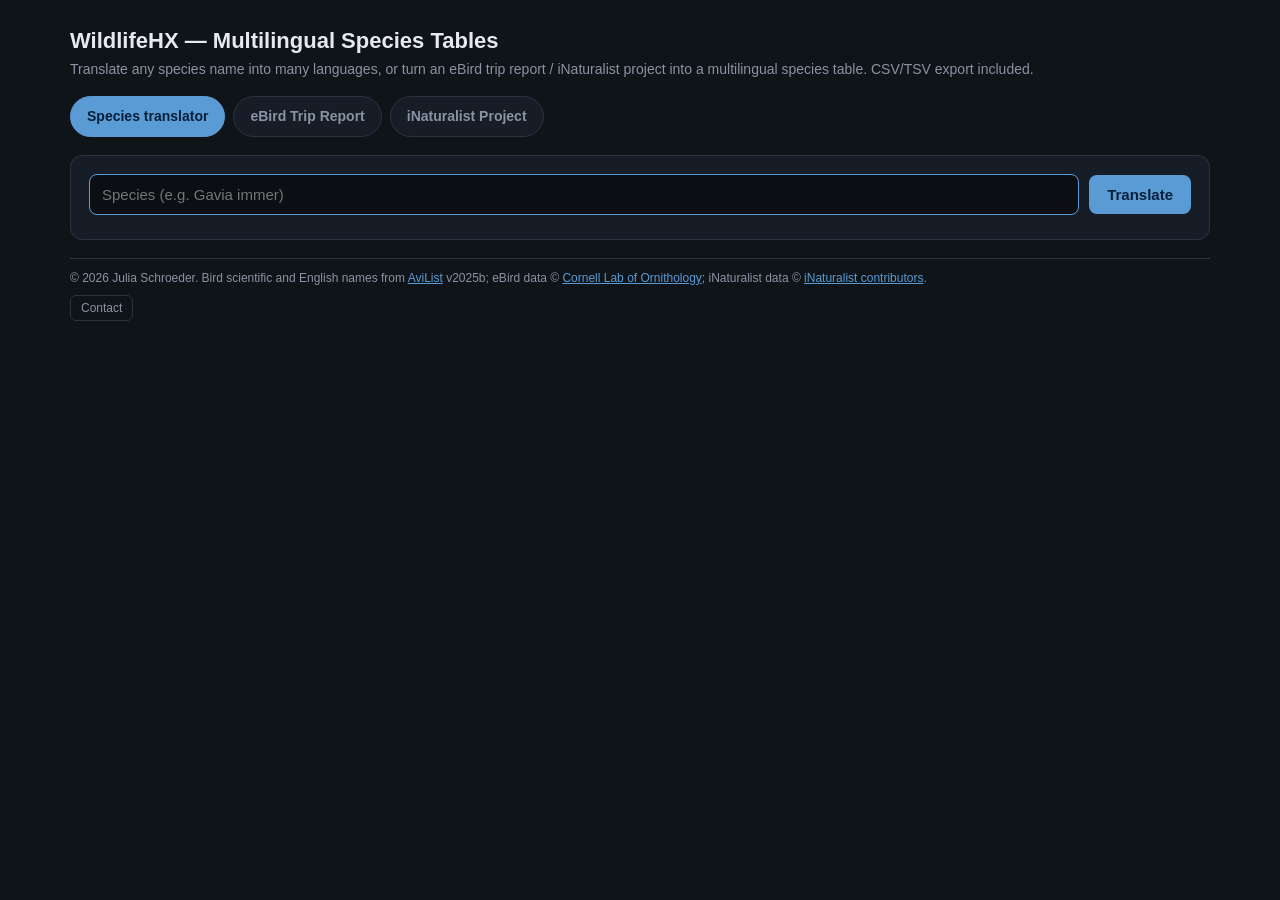
==== index.html @ 253dca47 "Source bird scientific/English names from AviList, keep eBird translations Expedition lecturers need" ====
<!doctype html>
<html lang="en">
<head>
<meta charset="utf-8">
<meta name="viewport" content="width=device-width, initial-scale=1">
<title>WildlifeHX — Multilingual Species Tables</title>
<style>
  :root { --bg:#0f1419; --panel:#171d26; --ink:#e6e9ef; --mut:#8a93a3;
          --acc:#5b9bd5; --line:#2a3340; --ok:#6fbf73; --warn:#e0b341; }
  * { box-sizing: border-box; }
  body { margin:0; background:var(--bg); color:var(--ink);
         font:15px/1.5 -apple-system,Segoe UI,Roboto,Helvetica,Arial,sans-serif; }
  .wrap { max-width:1180px; margin:0 auto; padding:24px 20px 60px; }
  h1 { font-size:22px; margin:0 0 2px; }
  p.sub { color:var(--mut); margin:0 0 16px; font-size:14px; }
  .tabs { display:flex; gap:8px; margin-bottom:18px; flex-wrap:wrap; }
  .tab { background:var(--panel); color:var(--mut); border:1px solid var(--line);
         border-radius:999px; padding:9px 16px; font-size:14px; font-weight:600;
         cursor:pointer; }
  .tab.active { background:var(--acc); color:#06203a; border-color:var(--acc); }
  .card { background:var(--panel); border:1px solid var(--line);
          border-radius:12px; padding:18px; margin-bottom:18px; }
  .row { display:flex; gap:10px; flex-wrap:wrap; align-items:center; }
  input[type=text] { flex:1 1 320px; min-width:200px; background:#0b0f14;
          color:var(--ink); border:1px solid var(--line); border-radius:8px;
          padding:11px 12px; font-size:15px; }
  input[type=text]:focus { outline:none; border-color:var(--acc); }
  button { background:var(--acc); color:#06203a; border:none; border-radius:8px;
          padding:11px 18px; font-size:15px; font-weight:600; cursor:pointer; }
  button.ghost { background:transparent; color:var(--ink); border:1px solid var(--line); }
  button.mini { background:transparent; color:var(--mut); border:1px solid var(--line);
          border-radius:6px; padding:2px 8px; font-size:13px; line-height:1.4; cursor:pointer; }
  button.mini:hover { color:var(--ink); border-color:var(--acc); }
  button.mini:disabled { opacity:.3; cursor:default; }
  button:disabled { opacity:.5; cursor:default; }
  .meta { color:var(--mut); font-size:13px; margin:6px 0 0; }
  .err { color:#ff8a80; }
  table { width:100%; min-width:720px; border-collapse:collapse; font-size:14px; }
  th, td { text-align:left; padding:8px 10px; border-bottom:1px solid var(--line); vertical-align:top; }
  th { color:var(--mut); font-weight:600; font-size:12px; text-transform:uppercase;
       letter-spacing:.04em; position:sticky; top:0; background:var(--panel); z-index:1; }
  tr:hover td { background:#1b222d; }
  .sci { font-style:italic; color:#cdd4df; }
  .fb { color:var(--mut); font-style:italic; }
  .tools { display:flex; gap:8px; margin-bottom:10px; flex-wrap:wrap; align-items:center; }
  .tag { display:inline-block; background:#0b0f14; border:1px solid var(--line);
          color:var(--mut); border-radius:999px; padding:2px 10px; font-size:12px; margin-right:6px; }
  .hidden { display:none; }
  a { color:var(--acc); }
  .langtitle, .cattitle, .opttitle { font-size:13px; color:var(--mut); margin:0 0 8px; }
  .langlist { display:flex; flex-direction:column; gap:6px; }
  .langitem { display:flex; align-items:center; gap:8px; background:#0b0f14;
          border:1px solid var(--line); border-radius:8px; padding:6px 10px; }
  .langitem .grip { color:var(--mut); cursor:grab; user-select:none; font-size:15px; }
  .langitem .lbl { flex:1; }
  .langitem input, .catitem input, .opt input { accent-color:var(--acc); width:18px; height:18px; }
  .langitem.dragover { border-color:var(--acc); }
  .fixednote { font-size:12px; color:var(--mut); margin-top:8px; }
  .catgrid { display:grid; grid-template-columns:repeat(auto-fill,minmax(170px,1fr)); gap:8px; }
  .catitem { display:flex; align-items:center; gap:8px; background:#0b0f14;
          border:1px solid var(--line); border-radius:8px; padding:7px 10px; }
  .catitem .lbl { flex:1; font-size:14px; }
  .catitem .cnt { color:var(--mut); font-size:12px; }
  .catitem.dim { opacity:.5; }
  .opts { display:flex; flex-wrap:wrap; gap:16px; align-items:center; margin-top:4px; }
  .opt { display:flex; align-items:center; gap:8px; font-size:14px; color:var(--ink); }
  select { background:#0b0f14; color:var(--ink); border:1px solid var(--line);
          border-radius:8px; padding:8px 10px; font-size:14px; }
  select:focus { outline:none; border-color:var(--acc); }
  .progress { height:6px; background:#0b0f14; border:1px solid var(--line);
          border-radius:999px; overflow:hidden; margin-top:10px; }
  .progress > i { display:block; height:100%; width:0; background:var(--acc); transition:width .25s ease; }
  .smalllink { font-size:12px; color:var(--mut); }
  .foot { margin-top:18px; padding-top:10px; border-top:1px solid var(--line); color:var(--mut); font-size:12px; line-height:1.5; }
  .contactbtn { font:inherit; font-size:12px; color:var(--mut); background:transparent; border:1px solid var(--line); border-radius:6px; padding:3px 10px; cursor:pointer; }
  .contactbtn:hover { color:var(--ink); border-color:var(--acc); }
  .contactwrap { margin-top:8px; }
  .contact_addr { font-size:12px; word-break:break-all; }
  .copybtn { margin-left:6px; font:inherit; font-size:11px; color:var(--mut); background:transparent; border:none; cursor:pointer; text-decoration:underline; }
  /* translator name tiles */
  .ngrid { display:grid; grid-template-columns:repeat(auto-fill,minmax(160px,1fr)); gap:8px; }
  .ntile { background:#0b0f14; border:1px solid var(--line); border-radius:8px; padding:8px 10px; }
  .ntile.feat { grid-column:1/-1; }
  .ntile .nlab { color:var(--mut); font-size:11px; text-transform:uppercase; letter-spacing:.04em; }
  .ntile .nval { font-size:15px; margin-top:2px; overflow-wrap:anywhere; }
  .ntile.sci .nval { font-style:italic; font-size:16px; }
  details.fixednote { margin-top:8px; }
  details.fixednote summary { color:var(--mut); font-size:12px; cursor:pointer; outline:none; }
  details.fixednote p { margin:6px 0 0; font-size:12px; color:var(--mut); line-height:1.45; }
  /* per-supergroup summary */
  .sgtable { border-collapse:collapse; font-size:13px; width:auto; min-width:0; margin-top:8px; }
  .sgtable caption { caption-side:top; text-align:left; color:var(--mut); font-size:11px; margin-bottom:4px; }
  .sgtable th, .sgtable td { padding:5px 14px 5px 0; text-align:right; white-space:nowrap; }
  .sgtable th:first-child, .sgtable td:first-child { text-align:left; }
  .sgtable .sgtot td { font-weight:600; border-top:1px solid var(--line); }
  .sgnote { color:var(--mut); font-size:11px; margin-top:4px; line-height:1.4; }
  .panel { display:none; }
  .panel.active { display:block; }

  /* ===== Mobile / phone ===== */
  @media (max-width:640px){
    .wrap { padding:14px 12px 44px; }
    h1 { font-size:19px; }
    p.sub { font-size:13px; margin-bottom:14px; }
    .card { padding:14px; margin-bottom:14px; }
    .tabs { gap:6px; margin-bottom:14px; }
    .tab { padding:8px 12px; font-size:13px; }
    .row { gap:8px; }
    input[type=text] { flex:1 1 0; min-width:0; font-size:16px; padding:12px; }
    button { padding:12px 16px; font-size:16px; }
    button.mini { padding:6px 10px; font-size:14px; }
    select { font-size:16px; padding:10px 12px; }
    .langitem, .catitem { padding:9px 10px; }
    .langitem input, .catitem input, .opt input { width:20px; height:20px; }
    .catgrid { grid-template-columns:1fr 1fr; gap:6px; }
    .opts { gap:10px; }
    .opt { font-size:13px; }
    table { font-size:13px; }
    th, td { padding:6px 8px; }
    .ngrid { grid-template-columns:1fr 1fr; }
    .ntile .nval { font-size:14px; }
    .sgtable { font-size:12px; }
    #tr_tbl { min-width:0; }            /* translator 2-col table fits without sideways scroll */
    .fixednote { font-size:11px; }
    .tools { gap:6px; }
    .tools button { flex:1 1 auto; text-align:center; }
    .cands button { font-size:12px; padding:5px 9px; }
  }
</style>
</head>
<body>
<div class="wrap">
  <h1>WildlifeHX — Multilingual Species Tables</h1>
  <p class="sub">Translate any species name into many languages, or turn an eBird trip report / iNaturalist project into a multilingual species table. CSV/TSV export included.</p>

  <div class="tabs">
    <div class="tab active" data-tab="tr">Species translator</div>
    <div class="tab" data-tab="eb">eBird Trip Report</div>
    <div class="tab" data-tab="in">iNaturalist Project</div>
  </div>

  <!-- ================= Species translator panel ================= -->
  <div class="panel active" id="panel-tr">
    <div class="card">
      <div class="row">
        <input id="tr_input" type="text" placeholder="Species (e.g. Gavia immer)" autofocus>
        <button id="tr_go">Translate</button>
      </div>
      <p class="meta" id="tr_status"></p>
      <div id="tr_cands"></div>
    </div>
    <div id="tr_result" class="hidden">
      <div class="card">
        <div id="tr_metainfo" class="meta"></div>
        <div id="tr_tbl" class="ngrid"></div>
        <details class="fixednote"><summary>Where the names come from</summary><p>For birds, the scientific name and the American English name come from <a href="https://www.avilist.org" target="_blank" rel="noopener">AviList</a> v2025b, the global consensus bird taxonomy. The other languages (German, French, Spanish, Norwegian, Danish, Swedish, Finnish, Dutch, Polish, Russian, Chinese, Japanese) come from the Cornell/eBird taxonomy common-name sets — the same namesets Birds of the World uses. Where AviList has no entry for a species (about 0.5%, mostly genus-level synonym splits), the eBird scientific and English names are shown instead. The eBird taxonomy does not expose true British English names reliably, so “British English / alternates” is still drawn from iNaturalist’s alternate-English list as a best-effort cue (it may include non-British alternates — treat it as a cue to double-check). For non-bird taxa, all names come from iNaturalist’s vernacular-name records by locale. If the wrong species appears, pick another match above.</p></details>
      </div>
    </div>
  </div>

  <!-- ================= eBird panel ================= -->
  <div class="panel" id="panel-eb">
    <div class="card">
      <div class="row">
        <input id="eb_url" type="text">
        <button id="eb_go">Generate</button>
      </div>
      <p class="meta" id="eb_status"></p>
    </div>
    <div class="card">
      <p class="langtitle">Additional languages (tick to include, drag or use ↑/↓ to order):</p>
      <div id="eb_langlist" class="langlist"></div>
      <p class="fixednote">Latin (scientific) and English are always shown as the first two columns.</p>
    </div>
    <div id="eb_result" class="hidden">
      <div class="card">
        <div id="eb_metainfo" class="meta"></div>
        <div class="tools" style="margin-top:10px">
          <button class="ghost" id="eb_csv">Download CSV</button>
          <button class="ghost" id="eb_tsv">Copy TSV (paste into Excel)</button>
        </div>
        <div style="overflow:auto; max-height:70vh"><table id="eb_tbl"></table></div>
      </div>
    </div>
  </div>

  <!-- ================= iNaturalist panel ================= -->
  <div class="panel" id="panel-in">
    <div class="card">
      <div class="row">
        <input id="in_url" type="text" placeholder="iNaturalist project URL or slug">
        <button id="in_go">Generate</button>
      </div>
      <p class="meta" id="in_status"></p>
      <div class="progress hidden" id="in_progbar"><i></i></div>
    </div>
    <div class="card">
      <p class="cattitle">Taxon groups (tick to include):</p>
      <div id="in_catgrid" class="catgrid"></div>
      <p class="fixednote">“Plankton” is a heuristic bucket: it covers curated planktonic groups (copepods, krill, cladocerans, chaetognaths, larvaceans, salps, ctenophores, siphonophores, foraminifera, radiolarians, tintinnids, diatoms, dinoflagellates, coccolithophores, haptophytes) matched against each taxon’s ancestry. Meroplanktonic larvae and other aquatic life may land in “Other”. Fungi, molluscs, arachnids and the rest also fall under “Other”.</p>
    </div>
    <div class="card">
      <p class="langtitle">Additional languages (tick to include, drag or use ↑/↓ to order):</p>
      <div id="in_langlist" class="langlist"></div>
      <p class="fixednote">Latin (scientific) and English are always shown as the first two columns.</p>
    </div>
    <div class="card">
      <div class="opts">
        <label class="opt"><input type="checkbox" id="in_optcount" checked> Include observation counts</label>
        <label class="opt"><input type="checkbox" id="in_opttaxon" checked> Include higher taxon (family/order)</label>
        <span class="opt">Sort by
          <select id="in_sortsel">
            <option value="cat">group, then A–Z</option>
            <option value="sci">scientific name A–Z</option>
            <option value="obs">observations (high → low)</option>
          </select>
        </span>
      </div>
    </div>
    <div id="in_result" class="hidden">
      <div class="card">
        <div id="in_metainfo" class="meta"></div>
        <div class="tools" style="margin-top:10px">
          <button class="ghost" id="in_csv">Download CSV</button>
          <button class="ghost" id="in_tsv">Copy TSV (paste into Excel)</button>
          <span id="in_rowcount" class="smalllink"></span>
        </div>
        <div style="overflow:auto; max-height:70vh"><table id="in_tbl"></table></div>
      </div>
    </div>
  </div>
  <footer class="foot"><div>© 2026 Julia Schroeder. Bird scientific and English names from <a href="https://www.avilist.org" target="_blank" rel="noopener">AviList</a> v2025b; eBird data © <a href="https://ebird.org" target="_blank" rel="noopener">Cornell Lab of Ornithology</a>; iNaturalist data © <a href="https://www.inaturalist.org" target="_blank" rel="noopener">iNaturalist contributors</a>.</div><div class="contactwrap"><button id="contact_btn" class="contactbtn" type="button" title="Reveal a contact email">Contact</button></div></footer>
</div>

<script>
document.querySelectorAll('.tab').forEach(t => {
  t.addEventListener('click', () => {
    document.querySelectorAll('.tab').forEach(x => x.classList.remove('active'));
    document.querySelectorAll('.panel').forEach(x => x.classList.remove('active'));
    t.classList.add('active');
    document.getElementById('panel-' + t.dataset.tab).classList.add('active');
  });
});

function escapeHtml(s){ return String(s).replace(/[&<>"']/g,c=>({'&':'&amp;','<':'&lt;','>':'&gt;','"':'&quot;',"'":'&#39;'}[c])); }
function cap(s){ return s? s.charAt(0).toUpperCase()+s.slice(1):s; }

/* ====================== contact (click-to-reveal, bot-resistant) ====================== */
(function(){
  // address stored only as char codes — never appears as readable text or a mailto: in the page source
  const _c=[106,117,108,105,97,46,115,99,104,114,111,101,100,101,114,43,119,105,108,100,108,105,102,101,104,120,97,112,112,64,103,109,97,105,108,46,99,111,109];
  const btn=document.getElementById('contact_btn');
  if(!btn) return;
  btn.addEventListener('click', function(){
    const addr=_c.map(c=>String.fromCharCode(c)).join('');
    const wrap=btn.parentElement;
    wrap.innerHTML='<a class="contact_addr" href="mailto:'+encodeURIComponent(addr)+'?subject='+encodeURIComponent('WildlifeHX species tools')+'">'+addr+'</a><button class="copybtn" type="button">copy</button>';
    const cb=wrap.querySelector('.copybtn');
    cb.addEventListener('click', function(){
      try{ navigator.clipboard.writeText(addr); }catch(e){}
      this.textContent='copied';
    });
  });
})();

/* ====================== eBird tool ====================== */
(function(){
  const $ = id => document.getElementById(id);
  // app.py serves both this page and /api on the same origin, so use a relative path.
  // Works locally (python3 app.py --serve) and on any host running app.py.
  const API = '';
  let LAST = null;
  const ALL_LANGS = [
    {key:'german_name',    label:'German',    locale:'de'},
    {key:'french_name',    label:'French',    locale:'fr'},
    {key:'spanish_name',   label:'Spanish',   locale:'es'},
    {key:'dutch_name',     label:'Dutch',     locale:'nl'},
    {key:'norwegian_name', label:'Norwegian', locale:'no'},
    {key:'danish_name',    label:'Danish',    locale:'da'},
    {key:'swedish_name',   label:'Swedish',   locale:'sv'},
    {key:'finnish_name',   label:'Finnish',   locale:'fi'},
    {key:'polish_name',    label:'Polish',    locale:'pl'},
    {key:'russian_name',   label:'Russian',   locale:'ru'},
    {key:'chinese_name',   label:'Chinese',   locale:'zh_SIM'},
  ];
  let LANGS = ALL_LANGS.map(l=>({...l, on:true}));
  function selectedLangs(){ return LANGS.filter(l=>l.on); }

  function renderLangPicker(){
    const list = $('eb_langlist'); list.innerHTML = '';
    LANGS.forEach((l, i)=>{
      const div = document.createElement('div'); div.className='langitem'; div.draggable=true; div.dataset.i=i;
      div.innerHTML = '<span class="grip" title="drag to reorder">≡</span>'+
        '<input type="checkbox" '+(l.on?'checked':'')+'>'+
        '<span class="lbl">'+escapeHtml(l.label)+' <span style="color:var(--mut);font-size:12px">('+l.locale+')</span></span>'+
        '<button class="mini" data-dir="-1" '+(i===0?'disabled':'')+'>↑</button>'+
        '<button class="mini" data-dir="1" '+(i===LANGS.length-1?'disabled':'')+'>↓</button>';
      div.querySelector('input').addEventListener('change', e=>{ LANGS[i].on=e.target.checked; refresh(); });
      div.querySelectorAll('button.mini').forEach(b=> b.addEventListener('click', ()=>{
        const dir=parseInt(b.dataset.dir,10); const j=i+dir; if(j<0||j>=LANGS.length) return;
        [LANGS[i],LANGS[j]]=[LANGS[j],LANGS[i]]; renderLangPicker(); refresh();
      }));
      div.addEventListener('dragstart', e=>{ e.dataTransfer.effectAllowed='move'; e.dataTransfer.setData('text/plain', String(i)); div.style.opacity='0.4'; });
      div.addEventListener('dragend', ()=>{ div.style.opacity='1'; document.querySelectorAll('.langitem').forEach(x=>x.classList.remove('dragover')); });
      div.addEventListener('dragover', e=>{ e.preventDefault(); div.classList.add('dragover'); });
      div.addEventListener('dragleave', ()=> div.classList.remove('dragover'));
      div.addEventListener('drop', e=>{ e.preventDefault(); div.classList.remove('dragover'); const from=parseInt(e.dataTransfer.getData('text/plain'),10); const to=i; if(isNaN(from)||from===to) return; const moved=LANGS.splice(from,1)[0]; LANGS.splice(to,0,moved); renderLangPicker(); refresh(); });
      list.appendChild(div);
    });
  }
  function colSpec(){ const cols=[['scientific_name','Latin name'],['english_name','English']]; selectedLangs().forEach(l=> cols.push([l.key,l.label])); return cols; }

  async function run(){
    const url=$('eb_url').value.trim(); if(!url) return;
    $('eb_go').disabled=true; $('eb_status').className='meta';
    $('eb_status').textContent='Fetching… (first run downloads the eBird taxonomy, ~15 MB across languages, then caches it)';
    $('eb_result').classList.add('hidden');
    try{
      const r=await fetch(API+'/api?trip='+encodeURIComponent(url));
      if(!r.ok){ const t=await r.text(); throw new Error(t||('HTTP '+r.status)); }
      LAST=await r.json(); refresh(); $('eb_status').textContent='';
    }catch(e){
      $('eb_status').className='meta err'; $('eb_status').textContent='Error: '+e.message;
    }finally{ $('eb_go').disabled=false; }
  }
  function refresh(){
    if(!LAST) return; renderMeta(LAST.meta||{}, LAST.rows||[]); renderTable(LAST.rows||[]); $('eb_result').classList.remove('hidden');
  }
  function renderMeta(m, rows){
    rows = rows || [];
    const bits=[];
    if(m.num_species!=null) bits.push(m.num_species+' species');
    if(m.num_other_taxa!=null) bits.push(m.num_other_taxa+' other taxa');
    if(m.num_checklists!=null) bits.push(m.num_checklists+' checklists');
    if(m.num_locations!=null) bits.push(m.num_locations+' locations');
    if(m.countries&&m.countries.length) bits.push(escapeHtml(m.countries.join(' / ')));
    let html = bits.length ? '<span class="tag">'+bits.join('</span> <span class="tag">')+'</span>' : '';
    // per-supergroup summary (eBird = birds only)
    const indiv = rows.reduce((s,r)=> s+(r.obs_count||0), 0);
    const sgline = indiv>0
      ? 'Birds: <b>'+rows.length+'</b> taxa · <b>'+indiv.toLocaleString()+'</b> individuals'
      : 'Birds: <b>'+rows.length+'</b> taxa · individuals not reported';
    html += '<div style="margin-top:8px;font-size:13px">'+sgline+'</div>';
    if(m.narrative) html += '<div style="margin-top:6px">'+escapeHtml(m.narrative)+'</div>';
    if(m.chinese_fallback_count && selectedLangs().some(l=>l.key==='chinese_name')){
      html += '<div style="margin-top:6px;color:var(--mut);font-size:12px">Chinese names: '+(m.chinese_native_count||0)+' native; '+(m.chinese_fallback_count||0)+' shown as IOC English fallback (grey italic) for species not occurring in China.</div>';
    }
    $('eb_metainfo').innerHTML=html;
  }
  function renderTable(rows){
    const cols=colSpec(); let t='<thead><tr>'; cols.forEach(c=> t+='<th>'+c[1]+'</th>'); t+='</tr></thead><tbody>';
    rows.forEach(r=>{ t+='<tr>'; cols.forEach(c=>{ const v=r[c[0]]==null?'':r[c[0]]; let cls=c[0]==='scientific_name'?' class="sci"':''; if(c[0]==='chinese_name'&&r.chinese_is_fallback) cls=' class="fb"'; t+='<td'+cls+'>'+escapeHtml(String(v))+'</td>'; }); t+='</tr>'; });
    t+='</tbody>'; $('eb_tbl').innerHTML=t;
  }
  function toDelim(sep){
    const cols=colSpec(); const header=cols.map(c=>c[1]).join(sep);
    const body=(LAST.rows||[]).map(r=> cols.map(c=>{ let v=(r[c[0]]==null?'':String(r[c[0]])); return sep==='\t'?v:v.replace(/"/g,'""'); }).map(v=> sep==='\t'?v:('"'+v+'"')).join(sep)).join('\n');
    return header+'\n'+body;
  }
  $('eb_go').addEventListener('click', run);
  $('eb_url').addEventListener('keydown', e=>{ if(e.key==='Enter') run(); });
  $('eb_csv').addEventListener('click', ()=>{ const blob=new Blob(["\uFEFF"+toDelim(',')],{type:'text/csv;charset=utf-8'}); const a=document.createElement('a'); a.href=URL.createObjectURL(blob); a.download='tripreport_species.csv'; a.click(); });
  $('eb_tsv').addEventListener('click', async ()=>{ try{ await navigator.clipboard.writeText(toDelim('\t')); flash('TSV copied to clipboard'); }catch(e){ flash('Copy blocked — use Download CSV'); } });
  function flash(msg){ const b=$('eb_tsv'); const o=b.textContent; b.textContent=msg; setTimeout(()=>b.textContent=o,1200); }
  renderLangPicker();
})();

/* ====================== iNaturalist tool ====================== */
(function(){
  const $ = id => document.getElementById(id);
  const API = 'https://api.inaturalist.org/v1';
  let LAST = null;

  const PLANKTON_IDS = new Set([121643,85507,153112,85532,68305,151827,129725,152874,51104,51508,152823,348288,211193,1276261,123880,130225,828871,51845,152021]);
  const CHONDRICHTHYES = 196614;
  const VERTEBRATE_ICONIC = new Set(['Mammalia','Reptilia','Amphibia','Actinopterygii']);
  const ALL_LANGS = [
    {key:'german_name',    label:'German',    locales:['de']},
    {key:'french_name',    label:'French',    locales:['fr']},
    {key:'spanish_name',   label:'Spanish',   locales:['es']},
    {key:'norwegian_name', label:'Norwegian', locales:['nb','nn','no']},
    {key:'dutch_name',     label:'Dutch',     locales:['nl']},
    {key:'chinese_name',   label:'Chinese',   locales:['zh-CN','zh-Hans','zh'], cjk:true},
  ];
  let LANGS = ALL_LANGS.map(l=>({...l, on:true}));
  const CATS = [{key:'Plants',label:'Plants'},{key:'Birds',label:'Birds'},{key:'Vertebrates',label:'Vertebrates'},{key:'Insects',label:'Insects'},{key:'Plankton',label:'Plankton'},{key:'Other',label:'Other'}];
  let CAT_ON = {}; CATS.forEach(c=>CAT_ON[c.key]=true);
  function selectedLangs(){ return LANGS.filter(l=>l.on); }

  function classify(iconic, ancestorIds, selfId){
    if(iconic==='Aves') return 'Birds';
    if(iconic==='Plantae') return 'Plants';
    if(iconic==='Insecta') return 'Insects';
    if(VERTEBRATE_ICONIC.has(iconic)) return 'Vertebrates';
    const anc = new Set(ancestorIds||[]); if(selfId) anc.add(selfId);
    if(anc.has(CHONDRICHTHYES)) return 'Vertebrates';
    for(const id of PLANKTON_IDS){ if(anc.has(id)) return 'Plankton'; }
    return 'Other';
  }
  // Preference order for the "Higher taxon" column, by category. The first ancestor
  // found at one of these ranks is used; e.g. birds/plants prefer Family (Anatidae,
  // Asteraceae), insects prefer Order (Lepidoptera, Coleoptera).
  const HIGHER_TAXON_PREFS = {
    Plants:['family','order','class','phylum'],
    Birds:['family','order','class','phylum'],
    Insects:['order','family','class','phylum'],
    Vertebrates:['order','family','class','phylum'],
    Plankton:['order','class','family','phylum'],
    Other:['class','phylum','order','family']
  };
  function pickHigherTaxon(ancestorIds, byId, category){
    const prefs=HIGHER_TAXON_PREFS[category]||HIGHER_TAXON_PREFS.Other;
    const byRank={};
    for(const id of (ancestorIds||[])){
      const t=byId[id]; if(!t||!t.rank||t.rank_level==null) continue;
      if(t.rank_level<30||t.rank_level>60) continue; // family(30)..phylum(60); skip genus/species/kingdom
      if(!byRank[t.rank]) byRank[t.rank]=t.name;
    }
    for(const r of prefs){ if(byRank[r]) return {name:byRank[r], rank:r}; }
    return null;
  }
  function parseProjectInput(raw){
    let s=(raw||'').trim(); if(!s) return null;
    const qIdx=s.indexOf('?');
    if(qIdx>=0){ const params=new URLSearchParams(s.slice(qIdx+1)); if(params.get('project_id')) return params.get('project_id'); }
    try{ const u=new URL(s.startsWith('http')?s:('https://'+s)); const parts=u.pathname.split('/').filter(Boolean); const i=parts.indexOf('projects'); if(i>=0&&parts[i+1]) return decodeURIComponent(parts[i+1]); }catch(e){}
    return s;
  }
  async function fetchJSON(url){ const r=await fetch(url,{headers:{'Accept':'application/json'}}); if(!r.ok){ const t=await r.text().catch(()=> ''); throw new Error(t||('HTTP '+r.status)); } return r.json(); }
  async function resolveProject(input){
    let d=await fetchJSON(API+'/projects/'+encodeURIComponent(input));
    if(d.results&&d.results.length) return d.results[0];
    d=await fetchJSON(API+'/projects?q='+encodeURIComponent(input)+'&per_page=1');
    if(d.results&&d.results.length) return d.results[0];
    throw new Error('Project not found: '+input);
  }
  async function fetchAllTaxa(projectId, onProgress){
    const all=[]; const PER=500; let page=1, total=Infinity;
    while(all.length<total && page<50){
      onProgress('Loading taxa page '+page+' …', all.length, Math.max(total,all.length));
      const d=await fetchJSON(API+'/observations/species_counts?project_id='+projectId+'&page='+page+'&per_page='+PER);
      total=d.total_results??total; const res=d.results||[]; if(!res.length) break;
      for(const r of res){ const t=r.taxon||{}; all.push({taxon_id:t.id,scientific_name:t.name||'',english_name:t.preferred_common_name||'',iconic:t.iconic_taxon_name||'',ancestor_ids:t.ancestor_ids||[],count:r.count||0}); }
      if(res.length<PER) break; page++;
    }
    return all;
  }
  async function fetchNames(taxa, onProgress){
    const ids=taxa.map(t=>t.taxon_id).filter(Boolean); const BATCH=100; const byId={};
    for(let i=0;i<ids.length;i+=BATCH){
      const chunk=ids.slice(i,i+BATCH);
      onProgress('Fetching names batch '+Math.floor(i/BATCH+1)+' of '+Math.ceil(ids.length/BATCH)+' …', i, ids.length);
      const d=await fetchJSON(API+'/taxa?id='+chunk.join(',')+'&all_names=true&locale=en&per_page=200');
      for(const t of (d.results||[])){ byId[t.id]=t; }
    }
    return byId;
  }
  // Fetch the ancestor taxa (names + ranks) needed to label the "Higher taxon" column.
  // Species details carry ancestor_ids but not the ancestor names; resolve them here.
  async function fetchAncestors(taxa, byId, onProgress){
    const have=new Set(Object.keys(byId).map(Number));
    const want=[]; const seen=new Set();
    for(const t of taxa){
      const anc=(byId[t.taxon_id]&&byId[t.taxon_id].ancestor_ids)||t.ancestor_ids||[];
      for(const id of anc){ const n=Number(id); if(n && !have.has(n) && !seen.has(n)){ seen.add(n); want.push(n); } }
    }
    const BATCH=100;
    for(let i=0;i<want.length;i+=BATCH){
      const chunk=want.slice(i,i+BATCH);
      onProgress('Fetching higher taxa batch '+Math.floor(i/BATCH+1)+' of '+Math.ceil(want.length/BATCH)+' …', i, want.length);
      const d=await fetchJSON(API+'/taxa?id='+chunk.join(',')+'&per_page=200');
      for(const t of (d.results||[])){ byId[t.id]=t; }
    }
  }
  function pickName(taxon, locales){
    const names=(taxon&&taxon.names)||[];
    for(const loc of locales){
      const cands=names.filter(n=>n.locale===loc); if(!cands.length) continue;
      const best=cands.find(n=>n.place_id==null&&n.is_valid)||cands.find(n=>n.is_valid)||cands[0];
      return best.name||null;
    }
    return null;
  }
  function buildRows(taxa, byId){
    const rows=[];
    for(const t of taxa){
      const detail=byId[t.taxon_id]||{}; const names=detail.names||null;
      let english=detail.preferred_common_name||t.english_name||(names?pickName({names},['en']):'')||'';
      const row={scientific_name:detail.name||t.scientific_name, english_name:english, obs_count:t.count, _ancestor:detail.ancestor_ids||t.ancestor_ids, _iconic:detail.iconic_taxon_name||t.iconic};
      for(const l of ALL_LANGS){ let name=names?pickName({names},l.locales):''; row[l.key]=name||''; if(l.cjk){ const simplified=names&&names.some(n=>n.locale==='zh-CN'||n.locale==='zh-Hans'); row.chinese_is_fallback=!!name&&!simplified; } }
      row.category=classify(row._iconic, row._ancestor, t.taxon_id);
      const ht=pickHigherTaxon(row._ancestor, byId, row.category);
      row.higher_taxon=ht?ht.name:''; row.higher_rank=ht?ht.rank:'';
      rows.push(row);
    }
    return rows;
  }
  function catCounts(rows){ const c={}; CATS.forEach(x=>c[x.key]=0); rows.forEach(r=>{ c[r.category]=(c[r.category]||0)+1; }); return c; }
  function orgCounts(rows){ const c={}; CATS.forEach(x=>c[x.key]=0); rows.forEach(r=>{ c[r.category]=(c[r.category]||0)+(r.obs_count||0); }); return c; }

  function renderCatPicker(){
    const counts=LAST?catCounts(LAST.rows):null; const grid=$('in_catgrid'); grid.innerHTML='';
    CATS.forEach(c=>{
      const on=CAT_ON[c.key]; const n=counts?counts[c.key]:0;
      const div=document.createElement('div'); div.className='catitem'+(on?'':' dim');
      div.innerHTML='<input type="checkbox" '+(on?'checked':'')+'><span class="lbl">'+c.label+'</span><span class="cnt">'+(counts!=null?n:'')+'</span>';
      div.querySelector('input').addEventListener('change', e=>{ CAT_ON[c.key]=e.target.checked; renderCatPicker(); if(LAST) refresh(); });
      grid.appendChild(div);
    });
  }
  function renderLangPicker(){
    const list=$('in_langlist'); list.innerHTML='';
    LANGS.forEach((l,i)=>{
      const div=document.createElement('div'); div.className='langitem'; div.draggable=true; div.dataset.i=i;
      div.innerHTML='<span class="grip" title="drag to reorder">≡</span><input type="checkbox" '+(l.on?'checked':'')+'><span class="lbl">'+escapeHtml(l.label)+'</span><button class="mini" data-dir="-1" '+(i===0?'disabled':'')+'>↑</button><button class="mini" data-dir="1" '+(i===LANGS.length-1?'disabled':'')+'>↓</button>';
      div.querySelector('input').addEventListener('change', e=>{ LANGS[i].on=e.target.checked; refresh(); });
      div.querySelectorAll('button.mini').forEach(b=> b.addEventListener('click', ()=>{ const dir=parseInt(b.dataset.dir,10); const j=i+dir; if(j<0||j>=LANGS.length) return; [LANGS[i],LANGS[j]]=[LANGS[j],LANGS[i]]; renderLangPicker(); refresh(); }));
      div.addEventListener('dragstart', e=>{ e.dataTransfer.effectAllowed='move'; e.dataTransfer.setData('text/plain', String(i)); div.style.opacity='0.4'; });
      div.addEventListener('dragend', ()=>{ div.style.opacity='1'; document.querySelectorAll('.langitem').forEach(x=>x.classList.remove('dragover')); });
      div.addEventListener('dragover', e=>{ e.preventDefault(); div.classList.add('dragover'); });
      div.addEventListener('dragleave', ()=> div.classList.remove('dragover'));
      div.addEventListener('drop', e=>{ e.preventDefault(); div.classList.remove('dragover'); const from=parseInt(e.dataTransfer.getData('text/plain'),10); const to=i; if(isNaN(from)||from===to) return; const moved=LANGS.splice(from,1)[0]; LANGS.splice(to,0,moved); renderLangPicker(); refresh(); });
      list.appendChild(div);
    });
  }
  function colSpec(){ const cols=[]; if($('in_opttaxon').checked) cols.push(['higher_taxon','Higher taxon']); cols.push(['scientific_name','Latin name'],['english_name','English']); selectedLangs().forEach(l=> cols.push([l.key,l.label])); if($('in_optcount').checked) cols.push(['obs_count','Obs.']); return cols; }
  function visibleRows(){
    if(!LAST) return []; let rows=LAST.rows.filter(r=>CAT_ON[r.category]); const sort=$('in_sortsel').value; rows=rows.slice();
    const sci=(a,b)=> (a.scientific_name||'').localeCompare(b.scientific_name||'');
    if(sort==='sci') rows.sort(sci); else if(sort==='obs') rows.sort((a,b)=> (b.obs_count||0)-(a.obs_count||0)||sci(a,b)); else rows.sort((a,b)=> a.category.localeCompare(b.category)||sci(a,b));
    return rows;
  }
  function refresh(){ if(!LAST) return; renderMeta(); renderTable(); $('in_result').classList.remove('hidden'); }
  function renderMeta(){
    const m=LAST.meta||{}, p=LAST.project||{}; const bits=[]; bits.push((LAST.rows.length)+' taxa');
    let html='<span class="tag">'+bits.join('</span> <span class="tag">')+'</span>';
    if(p.title) html+='<div style="margin-top:6px"><a href="https://www.inaturalist.org/projects/'+(p.slug||p.id)+'" target="_blank" rel="noopener">'+escapeHtml(p.title)+'</a></div>';
    // per-supergroup summary (all project taxa / observations)
    const sc=catCounts(LAST.rows), oc=orgCounts(LAST.rows);
    let sg='<table class="sgtable"><caption>Per supergroup</caption><thead><tr><th>Supergroup</th><th>Taxa</th><th>Observations</th></tr></thead><tbody>';
    let tSpec=0, tObs=0;
    CATS.forEach(c=>{ if(sc[c.key]){ sg+='<tr><td>'+c.label+'</td><td>'+sc[c.key]+'</td><td>'+oc[c.key].toLocaleString()+'</td></tr>'; tSpec+=sc[c.key]; tObs+=oc[c.key]; } });
    sg+='<tr class="sgtot"><td>Total</td><td>'+tSpec+'</td><td>'+tObs.toLocaleString()+'</td></tr></tbody></table>';
    sg+='<div class="sgnote">“Observations” is iNaturalist’s count of records, not individual organisms. Some IDs are coarser than species (e.g. a genus or class), so the column is labelled “Taxa”.</div>';
    html+=sg;
    const sel=selectedLangs();
    if(sel.some(l=>l.cjk)){ const rows=LAST.rows; const withChinese=rows.filter(r=>r.chinese_name).length; const nat=rows.filter(r=>r.chinese_name&&!r.chinese_is_fallback).length; const fb=rows.filter(r=>r.chinese_name&&r.chinese_is_fallback).length; const missing=rows.length-withChinese; html+='<div style="margin-top:6px;color:var(--mut);font-size:12px">Chinese names: '+nat+' simplified; '+fb+' traditional fallback (grey italic); '+missing+' blank.</div>'; }
    $('in_metainfo').innerHTML=html; $('in_rowcount').textContent=visibleRows().length+' shown';
  }
  function renderTable(){
    const rows=visibleRows(); const cols=colSpec(); let t='<thead><tr>';
    if($('in_sortsel').value==='cat') t+='<th>Category</th>';
    cols.forEach(c=> t+='<th>'+c[1]+'</th>'); t+='</tr></thead><tbody>';
    rows.forEach(r=>{ t+='<tr>'; if($('in_sortsel').value==='cat') t+='<td style="color:var(--mut);font-size:12px;white-space:nowrap">'+r.category+'</td>'; cols.forEach(c=>{ if(c[0]==='higher_taxon'){ const nm=r.higher_taxon||''; const rk=r.higher_rank?cap(r.higher_rank):''; t+='<td>'+(nm?'<span class="sci">'+escapeHtml(nm)+'</span>'+(rk?' <span style="color:var(--mut);font-size:11px">'+escapeHtml(rk)+'</span>':''):'')+'</td>'; return; } const v=r[c[0]]==null?'':r[c[0]]; let cls=c[0]==='scientific_name'?' class="sci"':''; if(c[0]==='chinese_name'&&r.chinese_is_fallback) cls=' class="fb"'; t+='<td'+cls+'>'+escapeHtml(String(v))+'</td>'; }); t+='</tr>'; });
    t+='</tbody>'; $('in_tbl').innerHTML=t;
  }
  function toDelim(sep){
    const cols=colSpec(); const useGroup=$('in_sortsel').value==='cat';
    const header=(useGroup?['Category']:[]).concat(cols.map(c=>c[1])).join(sep);
    const body=visibleRows().map(r=>{ const vals=(useGroup?[r.category]:[]).concat(cols.map(c=>{ let v; if(c[0]==='higher_taxon'){ v=r.higher_taxon?(r.higher_taxon+(r.higher_rank?' ('+cap(r.higher_rank)+')':'')):''; } else { v=(r[c[0]]==null?'':String(r[c[0]])); } return sep==='\t'?v:v.replace(/"/g,'""'); })); return vals.map(v=> sep==='\t'?v:('"'+v+'"')).join(sep); }).join('\n');
    return header+'\n'+body;
  }
  function setProg(done,total){ const bar=$('in_progbar'); const inner=bar.querySelector('i'); if(!total){ bar.classList.add('hidden'); return; } bar.classList.remove('hidden'); inner.style.width=Math.min(100,Math.round(done/Math.max(total,1)*100))+'%'; }
  async function run(){
    const raw=$('in_url').value.trim(); if(!raw) return; const input=parseProjectInput(raw);
    if(!input){ $('in_status').className='meta err'; $('in_status').textContent='Could not read a project URL, ID or slug.'; return; }
    $('in_go').disabled=true; $('in_status').className='meta'; $('in_result').classList.add('hidden'); LAST=null; renderCatPicker();
    try{
      $('in_status').textContent='Resolving project…';
      const project=await resolveProject(input);
      $('in_status').textContent='Loading taxa for "'+project.title+'" …';
      const taxa=await fetchAllTaxa(String(project.id), (msg,d,t)=>{ $('in_status').textContent=msg; setProg(d,t); });
      if(!taxa.length) throw new Error('No taxa found in this project.');
      const byId=await fetchNames(taxa, (msg,d,t)=>{ $('in_status').textContent=msg; setProg(d,t); });
      await fetchAncestors(taxa, byId, (msg,d,t)=>{ $('in_status').textContent=msg; setProg(d,t); });
      LAST={project, meta:{}, rows:buildRows(taxa,byId)}; setProg(0,0); $('in_status').textContent='';
      renderCatPicker(); refresh();
    }catch(e){ $('in_status').className='meta err'; $('in_status').textContent='Error: '+(e.message||e); setProg(0,0); }
    finally{ $('in_go').disabled=false; }
  }
  $('in_go').addEventListener('click', run);
  $('in_url').addEventListener('keydown', e=>{ if(e.key==='Enter') run(); });
  $('in_optcount').addEventListener('change', ()=>{ if(LAST) refresh(); });
  $('in_opttaxon').addEventListener('change', ()=>{ if(LAST) refresh(); });
  $('in_sortsel').addEventListener('change', ()=>{ if(LAST) refresh(); });
  $('in_csv').addEventListener('click', ()=>{ const blob=new Blob(["\uFEFF"+toDelim(',')],{type:'text/csv;charset=utf-8'}); const a=document.createElement('a'); a.href=URL.createObjectURL(blob); a.download='inat_project_taxa.csv'; a.click(); });
  $('in_tsv').addEventListener('click', async ()=>{ try{ await navigator.clipboard.writeText(toDelim('\t')); flash('TSV copied to clipboard'); }catch(e){ flash('Copy blocked — use Download CSV'); } });
  function flash(msg){ const b=$('in_tsv'); const o=b.textContent; b.textContent=msg; setTimeout(()=>b.textContent=o,1200); }
  renderLangPicker(); renderCatPicker();
})();

/* ====================== Species translator ====================== */
(function(){
  const $ = id => document.getElementById(id);
  const API = 'https://api.inaturalist.org/v1';
  const BACK = '';
  const LANGS = [
    {label:'German',                 locale:'de'},
    {label:'French',                 locale:'fr'},
    {label:'Spanish',                locale:'es'},
    {label:'Norwegian',              locale:'nb'},
    {label:'Danish',                 locale:'da'},
    {label:'Swedish',                locale:'sv'},
    {label:'Finnish',                locale:'fi'},
    {label:'Dutch',                  locale:'nl'},
    {label:'Polish',                 locale:'pl'},
    {label:'Russian',                locale:'ru'},
    {label:'Chinese (Simplified)',   locale:'zh-CN', alt:'zh'},
    {label:'Japanese',               locale:'ja'},
  ];
  // eBird-taxonomy locales for bird names (Birds-of-the-World-aligned namesets).
  // Order mirrors LANGS above. Norwegian uses eBird code 'no' (iNat uses 'nb');
  // Chinese uses eBird 'zh_SIM' (iNat uses 'zh-CN'/'zh').
  const BIRD_LANGS = [
    {label:'German',                loc:'de'},
    {label:'French',                loc:'fr'},
    {label:'Spanish',               loc:'es'},
    {label:'Norwegian',             loc:'no'},
    {label:'Danish',                loc:'da'},
    {label:'Swedish',               loc:'sv'},
    {label:'Finnish',               loc:'fi'},
    {label:'Dutch',                 loc:'nl'},
    {label:'Polish',                loc:'pl'},
    {label:'Russian',               loc:'ru'},
    {label:'Chinese (Simplified)',  loc:'zh_SIM'},
    {label:'Japanese',              loc:'ja'},
  ];
  let STATE = { results: [] };
  function status(s, cls){ const e=$('tr_status'); e.className=cls||'meta'; e.innerText=s||''; }
  function nameForLocale(names, locale, alt){
    let m = names.filter(n=> n.locale===locale);
    let v = m.find(n=>n.is_valid) || m[0];
    if(!v && alt){ m = names.filter(n=> n.locale===alt); v = m.find(n=>n.is_valid)||m[0]; }
    return v ? v.name : '';
  }
  function englishNames(names){
    const en = names.filter(n=> n.locale==='en');
    const pref = en.find(n=>n.is_valid) || en[0];
    const prefName = pref ? pref.name : '';
    const alts = en.filter(n=> n!==pref && n.name && n.name.toLowerCase()!==(prefName||'').toLowerCase()).map(n=>n.name);
    return { american: prefName, british: [...new Set(alts)].join(' / ') };
  }
  function isBird(tax){
    const it = tax.iconic_taxon_name || (tax.iconic_taxon && tax.iconic_taxon.name) || '';
    return it === 'Aves';
  }
  async function fetchBirdNames(sci){
    const r = await fetch(BACK+'/api?birdnames='+encodeURIComponent(sci));
    if(!r.ok) return null;
    return await r.json();
  }
  function renderBirdRows(tax, names, eb){
    const en = englishNames(names); // iNat alternates — used only for the British-English cue
    const rows = [
      {label:'Scientific name', value: (eb.scientific || tax.name) + (tax.rank? ' ('+tax.rank+')':''), feat:true, sci:true},
      {label:'American English', value: eb.english || tax.preferred_common_name || en.american},
      {label:'British English / alternates (iNaturalist)', value: en.british},
    ];
    BIRD_LANGS.forEach(L=> rows.push({label:L.label, value: eb.names ? eb.names[L.loc] : ''}));
    let h='';
    rows.forEach(r=>{
      const cls='ntile'+(r.feat?' feat':'')+(r.sci?' sci':'');
      const v = r.value ? escapeHtml(r.value) : '<span style="color:var(--mut)">—</span>';
      h += '<div class="'+cls+'"><div class="nlab">'+escapeHtml(r.label)+'</div><div class="nval">'+v+'</div></div>';
    });
    $('tr_tbl').innerHTML=h;
  }
  function renderRows(tax, names){
    const en = englishNames(names);
    const rows = [
      {label:'Scientific name', value: tax.name + (tax.rank? ' ('+tax.rank+')':''), feat:true, sci:true},
      {label:'American English', value: tax.preferred_common_name || en.american},
      {label:'British English (iNat alternates)', value: en.british},
    ];
    LANGS.forEach(L=> rows.push({label:L.label, value: nameForLocale(names, L.locale, L.alt)}));
    let h='';
    rows.forEach(r=>{
      const cls='ntile'+(r.feat?' feat':'')+(r.sci?' sci':'');
      const v = r.value ? escapeHtml(r.value) : '<span style="color:var(--mut)">—</span>';
      h += '<div class="'+cls+'"><div class="nlab">'+escapeHtml(r.label)+'</div><div class="nval">'+v+'</div></div>';
    });
    $('tr_tbl').innerHTML=h;
  }
  function renderCands(results, chosenId){
    const box=$('tr_cands'); box.innerHTML='';
    if(!results || results.length<=1) return;
    const wrap=document.createElement('div'); wrap.style.cssText='display:flex;flex-wrap:wrap;align-items:center;gap:6px;margin-top:8px';
    const lbl=document.createElement('span'); lbl.className='smalllink'; lbl.style.marginRight='2px'; lbl.textContent='Matches:';
    wrap.appendChild(lbl);
    results.slice(0,8).forEach(t=>{
      const b=document.createElement('button'); b.className='ghost'; b.dataset.id=t.id;
      const sel = String(t.id)===String(chosenId);
      b.style.cssText='font-size:12px;padding:4px 8px'+(sel?';border-color:var(--acc);color:var(--acc)':'');
      b.innerHTML = escapeHtml(t.name) + (t.preferred_common_name? ' <span style="color:var(--mut)">— '+escapeHtml(t.preferred_common_name)+'</span>':'') + ' <span style="color:var(--mut);font-size:11px">('+escapeHtml(String(t.rank))+')</span>';
      b.addEventListener('click', ()=> loadTaxon(t));
      wrap.appendChild(b);
    });
    box.appendChild(wrap);
  }
  async function loadTaxon(t){
    status('Loading names for '+t.name+' …');
    $('tr_go').disabled=true;
    let usedBirdPath = false;
    try{
      const d = await fetch(`${API}/taxa?id=${t.id}&all_names=true&per_page=200`).then(r=>r.json());
      const tax = (d.results&&d.results[0]) || t;
      const names = tax.names || [];
      renderCands(STATE.results, tax.id);
      // For birds: scientific + English from AviList, other languages from eBird.
      if(isBird(tax) && tax.name){
        try{
          status('Loading bird names (AviList + Cornell/eBird taxonomy; first lookup may take a moment) …');
          const eb = await fetchBirdNames(tax.name);
          if(eb && eb.found){ renderBirdRows(tax, names, eb); usedBirdPath = true; }
        }catch(e){ /* fall back to iNaturalist below */ }
      }
      if(!usedBirdPath) renderRows(tax, names);
      const src = usedBirdPath ? 'AviList v2025b + Cornell/eBird taxonomy' : 'iNaturalist';
      const meta = (tax.preferred_common_name? escapeHtml(tax.preferred_common_name)+' — ' : '') + '<span class="sci">'+escapeHtml(tax.name)+'</span>' + (tax.rank? ' ('+escapeHtml(String(tax.rank))+')':'');
      $('tr_metainfo').innerHTML = '<span class="tag">'+meta+'</span> <span class="tag" style="color:var(--mut)">'+src+'</span> <a class="smalllink" href="https://www.inaturalist.org/taxa/'+tax.id+'" target="_blank" rel="noopener">iNaturalist ↗</a>';
      $('tr_result').classList.remove('hidden');
      status('');
    }catch(e){ status('Could not load names ('+e.message+').', 'err'); }
    finally{ $('tr_go').disabled=false; }
  }
  async function run(){
    const q=$('tr_input').value.trim(); if(!q) return;
    status('Searching “'+q+'” …'); $('tr_cands').innerHTML=''; $('tr_result').classList.add('hidden'); $('tr_tbl').innerHTML='';
    $('tr_go').disabled=true;
    try{
      const d = await fetch(`${API}/taxa?q=${encodeURIComponent(q)}&per_page=15&is_active=true`).then(r=>r.json());
      const res = d.results || [];
      if(!res.length){ status('No matches found for “'+q+'”. Try a scientific or common name.'); return; }
      const chosen = res.find(t=> t.name && t.name.toLowerCase()===q.toLowerCase())
                  || res.find(t=> t.rank==='species')
                  || res[0];
      STATE.results = res;
      renderCands(res, chosen.id);
      await loadTaxon(chosen);
    }catch(e){ status('Search failed ('+e.message+').', 'err'); }
    finally{ $('tr_go').disabled=false; }
  }
  $('tr_go').addEventListener('click', run);
  $('tr_input').addEventListener('keydown', e=>{ if(e.key==='Enter') run(); });
})();
</script>
</body>
</html>
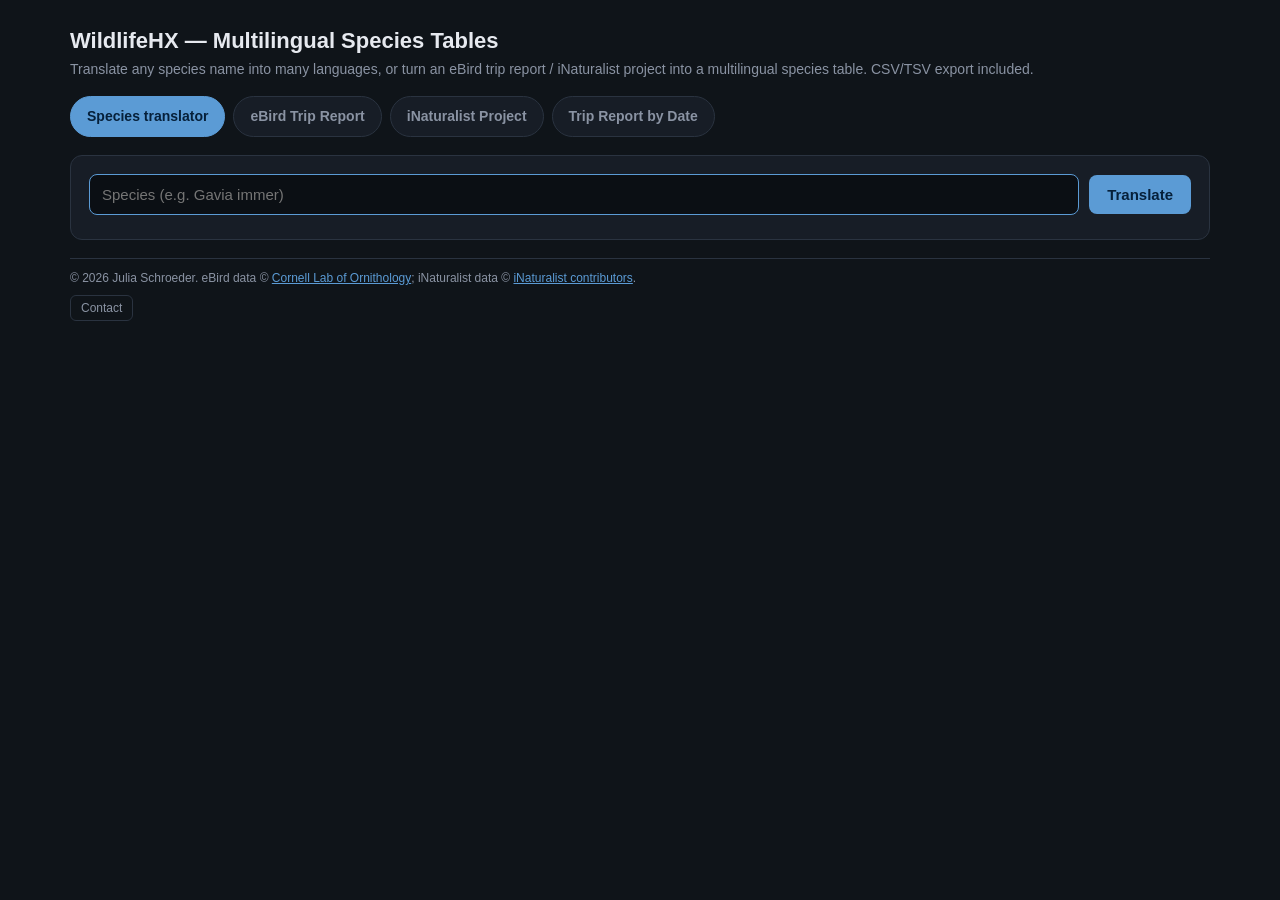
==== commit 8ba2f80a: "Add Trip Report by Date tab Lets you enter any eBird trip-report URL/ID plus a single date and see o" ====
--- a/index.html
+++ b/index.html
@@ -25,6 +25,10 @@
           color:var(--ink); border:1px solid var(--line); border-radius:8px;
           padding:11px 12px; font-size:15px; }
   input[type=text]:focus { outline:none; border-color:var(--acc); }
+  input[type=date] { flex:0 0 auto; background:#0b0f14; color:var(--ink);
+          border:1px solid var(--line); border-radius:8px; padding:11px 12px;
+          font-size:15px; color-scheme:dark; }
+  input[type=date]:focus { outline:none; border-color:var(--acc); }
   button { background:var(--acc); color:#06203a; border:none; border-radius:8px;
           padding:11px 18px; font-size:15px; font-weight:600; cursor:pointer; }
   button.ghost { background:transparent; color:var(--ink); border:1px solid var(--line); }
@@ -107,6 +111,9 @@
     .tab { padding:8px 12px; font-size:13px; }
     .row { gap:8px; }
     input[type=text] { flex:1 1 0; min-width:0; font-size:16px; padding:12px; }
+    input[type=date] { flex:1 1 160px; font-size:16px; padding:12px; }
+    #panel-td #td_url { flex:1 1 100%; min-width:0; }
+    #panel-td #td_date { flex:1 1 auto; }
     button { padding:12px 16px; font-size:16px; }
     button.mini { padding:6px 10px; font-size:14px; }
     select { font-size:16px; padding:10px 12px; }
@@ -137,6 +144,7 @@
     <div class="tab active" data-tab="tr">Species translator</div>
     <div class="tab" data-tab="eb">eBird Trip Report</div>
     <div class="tab" data-tab="in">iNaturalist Project</div>
+    <div class="tab" data-tab="td">Trip Report by Date</div>
   </div>
 
   <!-- ================= Species translator panel ================= -->
@@ -153,7 +161,7 @@
       <div class="card">
         <div id="tr_metainfo" class="meta"></div>
         <div id="tr_tbl" class="ngrid"></div>
-        <details class="fixednote"><summary>Where the names come from</summary><p>For birds, the scientific name and the American English name come from <a href="https://www.avilist.org" target="_blank" rel="noopener">AviList</a> v2025b, the global consensus bird taxonomy. The other languages (German, French, Spanish, Norwegian, Danish, Swedish, Finnish, Dutch, Polish, Russian, Chinese, Japanese) come from the Cornell/eBird taxonomy common-name sets — the same namesets Birds of the World uses. Where AviList has no entry for a species (about 0.5%, mostly genus-level synonym splits), the eBird scientific and English names are shown instead. The eBird taxonomy does not expose true British English names reliably, so “British English / alternates” is still drawn from iNaturalist’s alternate-English list as a best-effort cue (it may include non-British alternates — treat it as a cue to double-check). For non-bird taxa, all names come from iNaturalist’s vernacular-name records by locale. If the wrong species appears, pick another match above.</p></details>
+        <details class="fixednote"><summary>Where the names come from</summary><p>For birds, names use the Cornell/eBird taxonomy common-name sets — the same namesets Birds of the World uses (American English, German, French, Spanish, Norwegian, Danish, Swedish, Finnish, Dutch, Polish, Russian, Chinese, Japanese). The eBird taxonomy does not expose true British English names reliably, so “British English / alternates” is still drawn from iNaturalist’s alternate-English list as a best-effort cue (it may include non-British alternates — treat it as a cue to double-check). For non-bird taxa, all names come from iNaturalist’s vernacular-name records by locale. If the wrong species appears, pick another match above.</p></details>
       </div>
     </div>
   </div>
@@ -229,7 +237,35 @@
       </div>
     </div>
   </div>
-  <footer class="foot"><div>© 2026 Julia Schroeder. Bird scientific and English names from <a href="https://www.avilist.org" target="_blank" rel="noopener">AviList</a> v2025b; eBird data © <a href="https://ebird.org" target="_blank" rel="noopener">Cornell Lab of Ornithology</a>; iNaturalist data © <a href="https://www.inaturalist.org" target="_blank" rel="noopener">iNaturalist contributors</a>.</div><div class="contactwrap"><button id="contact_btn" class="contactbtn" type="button" title="Reveal a contact email">Contact</button></div></footer>
+  <!-- ================= Trip Report by Date panel ================= -->
+  <div class="panel" id="panel-td">
+    <div class="card">
+      <div class="row">
+        <input id="td_url" type="text" placeholder="eBird trip report URL or ID">
+        <input id="td_date" type="date">
+        <button id="td_go">Generate</button>
+      </div>
+      <p class="meta" id="td_status"></p>
+      <p class="fixednote">Shows only the species and checklists recorded on the chosen day within the trip report — useful for daily expedition recaps.</p>
+    </div>
+    <div class="card">
+      <p class="langtitle">Additional languages (tick to include, drag or use ↑/↓ to order):</p>
+      <div id="td_langlist" class="langlist"></div>
+      <p class="fixednote">Latin (scientific) and English are always shown as the first two columns.</p>
+    </div>
+    <div id="td_result" class="hidden">
+      <div class="card">
+        <div id="td_metainfo" class="meta"></div>
+        <div id="td_checklists"></div>
+        <div class="tools" style="margin-top:10px">
+          <button class="ghost" id="td_csv">Download CSV</button>
+          <button class="ghost" id="td_tsv">Copy TSV (paste into Excel)</button>
+        </div>
+        <div style="overflow:auto; max-height:70vh"><table id="td_tbl"></table></div>
+      </div>
+    </div>
+  </div>
+  <footer class="foot"><div>© 2026 Julia Schroeder. eBird data © <a href="https://ebird.org" target="_blank" rel="noopener">Cornell Lab of Ornithology</a>; iNaturalist data © <a href="https://www.inaturalist.org" target="_blank" rel="noopener">iNaturalist contributors</a>.</div><div class="contactwrap"><button id="contact_btn" class="contactbtn" type="button" title="Reveal a contact email">Contact</button></div></footer>
 </div>
 
 <script>
@@ -362,6 +398,122 @@
   $('eb_csv').addEventListener('click', ()=>{ const blob=new Blob(["\uFEFF"+toDelim(',')],{type:'text/csv;charset=utf-8'}); const a=document.createElement('a'); a.href=URL.createObjectURL(blob); a.download='tripreport_species.csv'; a.click(); });
   $('eb_tsv').addEventListener('click', async ()=>{ try{ await navigator.clipboard.writeText(toDelim('\t')); flash('TSV copied to clipboard'); }catch(e){ flash('Copy blocked — use Download CSV'); } });
   function flash(msg){ const b=$('eb_tsv'); const o=b.textContent; b.textContent=msg; setTimeout(()=>b.textContent=o,1200); }
+  renderLangPicker();
+})();
+
+/* ====================== Trip Report by Date tool ====================== */
+(function(){
+  const $ = id => document.getElementById(id);
+  const API = '';
+  let LAST = null;
+  const ALL_LANGS = [
+    {key:'german_name',    label:'German',    locale:'de'},
+    {key:'french_name',    label:'French',    locale:'fr'},
+    {key:'spanish_name',   label:'Spanish',   locale:'es'},
+    {key:'dutch_name',     label:'Dutch',     locale:'nl'},
+    {key:'norwegian_name', label:'Norwegian', locale:'no'},
+    {key:'danish_name',    label:'Danish',    locale:'da'},
+    {key:'swedish_name',   label:'Swedish',   locale:'sv'},
+    {key:'finnish_name',   label:'Finnish',   locale:'fi'},
+    {key:'polish_name',    label:'Polish',    locale:'pl'},
+    {key:'russian_name',   label:'Russian',   locale:'ru'},
+    {key:'chinese_name',   label:'Chinese',   locale:'zh_SIM'},
+  ];
+  let LANGS = ALL_LANGS.map(l=>({...l, on:true}));
+  function selectedLangs(){ return LANGS.filter(l=>l.on); }
+
+  // default the date picker to today, in the visitor's local timezone
+  (function(){
+    const d=new Date(); const pad=n=>String(n).padStart(2,'0');
+    $('td_date').value = d.getFullYear()+'-'+pad(d.getMonth()+1)+'-'+pad(d.getDate());
+  })();
+
+  function renderLangPicker(){
+    const list = $('td_langlist'); list.innerHTML = '';
+    LANGS.forEach((l, i)=>{
+      const div = document.createElement('div'); div.className='langitem'; div.draggable=true; div.dataset.i=i;
+      div.innerHTML = '<span class="grip" title="drag to reorder">≡</span>'+
+        '<input type="checkbox" '+(l.on?'checked':'')+'>'+
+        '<span class="lbl">'+escapeHtml(l.label)+' <span style="color:var(--mut);font-size:12px">('+l.locale+')</span></span>'+
+        '<button class="mini" data-dir="-1" '+(i===0?'disabled':'')+'>↑</button>'+
+        '<button class="mini" data-dir="1" '+(i===LANGS.length-1?'disabled':'')+'>↓</button>';
+      div.querySelector('input').addEventListener('change', e=>{ LANGS[i].on=e.target.checked; refresh(); });
+      div.querySelectorAll('button.mini').forEach(b=> b.addEventListener('click', ()=>{
+        const dir=parseInt(b.dataset.dir,10); const j=i+dir; if(j<0||j>=LANGS.length) return;
+        [LANGS[i],LANGS[j]]=[LANGS[j],LANGS[i]]; renderLangPicker(); refresh();
+      }));
+      div.addEventListener('dragstart', e=>{ e.dataTransfer.effectAllowed='move'; e.dataTransfer.setData('text/plain', String(i)); div.style.opacity='0.4'; });
+      div.addEventListener('dragend', ()=>{ div.style.opacity='1'; document.querySelectorAll('.langitem').forEach(x=>x.classList.remove('dragover')); });
+      div.addEventListener('dragover', e=>{ e.preventDefault(); div.classList.add('dragover'); });
+      div.addEventListener('dragleave', ()=> div.classList.remove('dragover'));
+      div.addEventListener('drop', e=>{ e.preventDefault(); div.classList.remove('dragover'); const from=parseInt(e.dataTransfer.getData('text/plain'),10); const to=i; if(isNaN(from)||from===to) return; const moved=LANGS.splice(from,1)[0]; LANGS.splice(to,0,moved); renderLangPicker(); refresh(); });
+      list.appendChild(div);
+    });
+  }
+  function colSpec(){ const cols=[['scientific_name','Latin name'],['english_name','English']]; selectedLangs().forEach(l=> cols.push([l.key,l.label])); return cols; }
+
+  async function run(){
+    const url=$('td_url').value.trim(); if(!url) return;
+    const date=$('td_date').value; if(!date){ $('td_status').className='meta err'; $('td_status').textContent='Pick a date first.'; return; }
+    $('td_go').disabled=true; $('td_status').className='meta';
+    $('td_status').textContent='Fetching… (first run downloads the eBird taxonomy, then caches it; checking each species against that day can take a few seconds)';
+    $('td_result').classList.add('hidden');
+    try{
+      const r=await fetch(API+'/api?trip='+encodeURIComponent(url)+'&date='+encodeURIComponent(date));
+      if(!r.ok){ const t=await r.text(); throw new Error(t||('HTTP '+r.status)); }
+      LAST=await r.json(); refresh(); $('td_status').textContent='';
+    }catch(e){
+      $('td_status').className='meta err'; $('td_status').textContent='Error: '+e.message;
+    }finally{ $('td_go').disabled=false; }
+  }
+  function refresh(){
+    if(!LAST) return; renderMeta(LAST.meta||{}, LAST.rows||[]); renderChecklists(LAST.checklists||[]); renderTable(LAST.rows||[]); $('td_result').classList.remove('hidden');
+  }
+  function renderMeta(m, rows){
+    rows = rows || [];
+    const bits=[];
+    if(m.date) bits.push(m.date);
+    bits.push((m.num_checklists||0)+' checklist'+(m.num_checklists===1?'':'s'));
+    if(m.num_locations!=null) bits.push(m.num_locations+' location'+(m.num_locations===1?'':'s'));
+    if(m.countries&&m.countries.length) bits.push(escapeHtml(m.countries.join(' / ')));
+    let html = bits.length ? '<span class="tag">'+bits.join('</span> <span class="tag">')+'</span>' : '';
+    const indiv = rows.reduce((s,r)=> s+(r.obs_count||0), 0);
+    const sgline = rows.length
+      ? 'Birds: <b>'+rows.length+'</b> species · <b>'+indiv.toLocaleString()+'</b> individuals on this date'
+      : 'No species recorded on this date yet.';
+    html += '<div style="margin-top:8px;font-size:13px">'+sgline+'</div>';
+    if(m.chinese_fallback_count && selectedLangs().some(l=>l.key==='chinese_name')){
+      html += '<div style="margin-top:6px;color:var(--mut);font-size:12px">Chinese names: '+(m.chinese_native_count||0)+' native; '+(m.chinese_fallback_count||0)+' shown as IOC English fallback (grey italic) for species not occurring in China.</div>';
+    }
+    $('td_metainfo').innerHTML=html;
+  }
+  function renderChecklists(cls){
+    if(!cls || !cls.length){ $('td_checklists').innerHTML=''; return; }
+    let html = '<div class="langtitle" style="margin:10px 0 6px">Checklists on this date</div><div style="display:flex;flex-direction:column;gap:6px">';
+    cls.forEach(c=>{
+      const dt = c.obsDt ? (c.obsDt + (c.obsTime? ' '+c.obsTime:'')) : (c.isoObsDate||'');
+      html += '<div style="font-size:13px">'+escapeHtml(dt)+' — '+escapeHtml(c.locName||'')+
+              (c.numSpecies!=null? ' — '+c.numSpecies+' species':'')+
+              (c.subId? ' — <a href="https://ebird.org/checklist/'+encodeURIComponent(c.subId)+'" target="_blank" rel="noopener">view checklist ↗</a>':'')+'</div>';
+    });
+    html += '</div>';
+    $('td_checklists').innerHTML = html;
+  }
+  function renderTable(rows){
+    const cols=colSpec(); let t='<thead><tr>'; cols.forEach(c=> t+='<th>'+c[1]+'</th>'); t+='<th>Count</th></tr></thead><tbody>';
+    rows.forEach(r=>{ t+='<tr>'; cols.forEach(c=>{ const v=r[c[0]]==null?'':r[c[0]]; let cls=c[0]==='scientific_name'?' class="sci"':''; if(c[0]==='chinese_name'&&r.chinese_is_fallback) cls=' class="fb"'; t+='<td'+cls+'>'+escapeHtml(String(v))+'</td>'; }); t+='<td>'+(r.obs_count||0)+'</td></tr>'; });
+    t+='</tbody>'; $('td_tbl').innerHTML=t;
+  }
+  function toDelim(sep){
+    const cols=colSpec().concat([['obs_count','Count']]); const header=cols.map(c=>c[1]).join(sep);
+    const body=(LAST.rows||[]).map(r=> cols.map(c=>{ let v=(r[c[0]]==null?'':String(r[c[0]])); return sep==='\t'?v:v.replace(/"/g,'""'); }).map(v=> sep==='\t'?v:('"'+v+'"')).join(sep)).join('\n');
+    return header+'\n'+body;
+  }
+  $('td_go').addEventListener('click', run);
+  $('td_url').addEventListener('keydown', e=>{ if(e.key==='Enter') run(); });
+  $('td_csv').addEventListener('click', ()=>{ const blob=new Blob(["\uFEFF"+toDelim(',')],{type:'text/csv;charset=utf-8'}); const a=document.createElement('a'); a.href=URL.createObjectURL(blob); a.download='tripreport_species_by_date.csv'; a.click(); });
+  $('td_tsv').addEventListener('click', async ()=>{ try{ await navigator.clipboard.writeText(toDelim('\t')); flash('TSV copied to clipboard'); }catch(e){ flash('Copy blocked — use Download CSV'); } });
+  function flash(msg){ const b=$('td_tsv'); const o=b.textContent; b.textContent=msg; setTimeout(()=>b.textContent=o,1200); }
   renderLangPicker();
 })();
 
@@ -652,7 +804,7 @@
   function renderBirdRows(tax, names, eb){
     const en = englishNames(names); // iNat alternates — used only for the British-English cue
     const rows = [
-      {label:'Scientific name', value: (eb.scientific || tax.name) + (tax.rank? ' ('+tax.rank+')':''), feat:true, sci:true},
+      {label:'Scientific name', value: tax.name + (tax.rank? ' ('+tax.rank+')':''), feat:true, sci:true},
       {label:'American English', value: eb.english || tax.preferred_common_name || en.american},
       {label:'British English / alternates (iNaturalist)', value: en.british},
     ];
@@ -706,16 +858,16 @@
       const tax = (d.results&&d.results[0]) || t;
       const names = tax.names || [];
       renderCands(STATE.results, tax.id);
-      // For birds: scientific + English from AviList, other languages from eBird.
+      // For birds, use Cornell/eBird taxonomy names (= Birds of the World) when available.
       if(isBird(tax) && tax.name){
         try{
-          status('Loading bird names (AviList + Cornell/eBird taxonomy; first lookup may take a moment) …');
+          status('Loading bird names (Cornell/eBird taxonomy; first lookup may take a moment) …');
           const eb = await fetchBirdNames(tax.name);
           if(eb && eb.found){ renderBirdRows(tax, names, eb); usedBirdPath = true; }
         }catch(e){ /* fall back to iNaturalist below */ }
       }
       if(!usedBirdPath) renderRows(tax, names);
-      const src = usedBirdPath ? 'AviList v2025b + Cornell/eBird taxonomy' : 'iNaturalist';
+      const src = usedBirdPath ? 'Cornell/eBird taxonomy (BotW-aligned)' : 'iNaturalist';
       const meta = (tax.preferred_common_name? escapeHtml(tax.preferred_common_name)+' — ' : '') + '<span class="sci">'+escapeHtml(tax.name)+'</span>' + (tax.rank? ' ('+escapeHtml(String(tax.rank))+')':'');
       $('tr_metainfo').innerHTML = '<span class="tag">'+meta+'</span> <span class="tag" style="color:var(--mut)">'+src+'</span> <a class="smalllink" href="https://www.inaturalist.org/taxa/'+tax.id+'" target="_blank" rel="noopener">iNaturalist ↗</a>';
       $('tr_result').classList.remove('hidden');
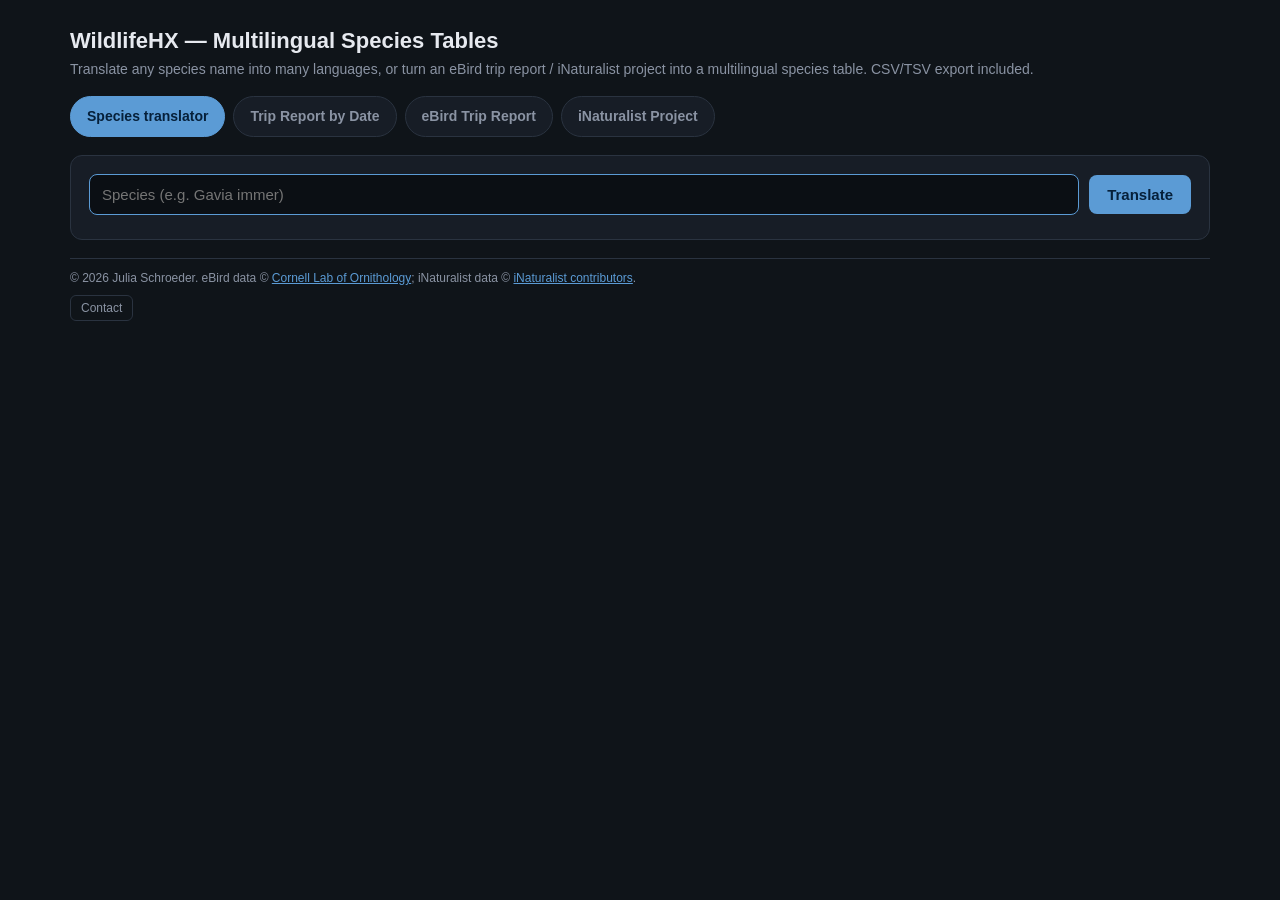
==== commit 05a2346a: "Reorder tabs (Trip Report by Date now 2nd), default German/French/Chinese first, remember last trip " ====
--- a/index.html
+++ b/index.html
@@ -142,9 +142,9 @@
 
   <div class="tabs">
     <div class="tab active" data-tab="tr">Species translator</div>
+    <div class="tab" data-tab="td">Trip Report by Date</div>
     <div class="tab" data-tab="eb">eBird Trip Report</div>
     <div class="tab" data-tab="in">iNaturalist Project</div>
-    <div class="tab" data-tab="td">Trip Report by Date</div>
   </div>
 
   <!-- ================= Species translator panel ================= -->
@@ -162,6 +162,34 @@
         <div id="tr_metainfo" class="meta"></div>
         <div id="tr_tbl" class="ngrid"></div>
         <details class="fixednote"><summary>Where the names come from</summary><p>For birds, names use the Cornell/eBird taxonomy common-name sets — the same namesets Birds of the World uses (American English, German, French, Spanish, Norwegian, Danish, Swedish, Finnish, Dutch, Polish, Russian, Chinese, Japanese). The eBird taxonomy does not expose true British English names reliably, so “British English / alternates” is still drawn from iNaturalist’s alternate-English list as a best-effort cue (it may include non-British alternates — treat it as a cue to double-check). For non-bird taxa, all names come from iNaturalist’s vernacular-name records by locale. If the wrong species appears, pick another match above.</p></details>
+      </div>
+    </div>
+  </div>
+  <!-- ================= Trip Report by Date panel ================= -->
+  <div class="panel" id="panel-td">
+    <div class="card">
+      <div class="row">
+        <input id="td_url" type="text" placeholder="eBird trip report URL or ID">
+        <input id="td_date" type="date">
+        <button id="td_go">Generate</button>
+      </div>
+      <p class="meta" id="td_status"></p>
+      <p class="fixednote">Shows only the species and checklists recorded on the chosen day within the trip report — useful for daily expedition recaps.</p>
+    </div>
+    <div class="card">
+      <p class="langtitle">Additional languages (tick to include, drag or use ↑/↓ to order):</p>
+      <div id="td_langlist" class="langlist"></div>
+      <p class="fixednote">Latin (scientific) and English are always shown as the first two columns.</p>
+    </div>
+    <div id="td_result" class="hidden">
+      <div class="card">
+        <div id="td_metainfo" class="meta"></div>
+        <div id="td_checklists"></div>
+        <div class="tools" style="margin-top:10px">
+          <button class="ghost" id="td_csv">Download CSV</button>
+          <button class="ghost" id="td_tsv">Copy TSV (paste into Excel)</button>
+        </div>
+        <div style="overflow:auto; max-height:70vh"><table id="td_tbl"></table></div>
       </div>
     </div>
   </div>
@@ -237,34 +265,6 @@
       </div>
     </div>
   </div>
-  <!-- ================= Trip Report by Date panel ================= -->
-  <div class="panel" id="panel-td">
-    <div class="card">
-      <div class="row">
-        <input id="td_url" type="text" placeholder="eBird trip report URL or ID">
-        <input id="td_date" type="date">
-        <button id="td_go">Generate</button>
-      </div>
-      <p class="meta" id="td_status"></p>
-      <p class="fixednote">Shows only the species and checklists recorded on the chosen day within the trip report — useful for daily expedition recaps.</p>
-    </div>
-    <div class="card">
-      <p class="langtitle">Additional languages (tick to include, drag or use ↑/↓ to order):</p>
-      <div id="td_langlist" class="langlist"></div>
-      <p class="fixednote">Latin (scientific) and English are always shown as the first two columns.</p>
-    </div>
-    <div id="td_result" class="hidden">
-      <div class="card">
-        <div id="td_metainfo" class="meta"></div>
-        <div id="td_checklists"></div>
-        <div class="tools" style="margin-top:10px">
-          <button class="ghost" id="td_csv">Download CSV</button>
-          <button class="ghost" id="td_tsv">Copy TSV (paste into Excel)</button>
-        </div>
-        <div style="overflow:auto; max-height:70vh"><table id="td_tbl"></table></div>
-      </div>
-    </div>
-  </div>
   <footer class="foot"><div>© 2026 Julia Schroeder. eBird data © <a href="https://ebird.org" target="_blank" rel="noopener">Cornell Lab of Ornithology</a>; iNaturalist data © <a href="https://www.inaturalist.org" target="_blank" rel="noopener">iNaturalist contributors</a>.</div><div class="contactwrap"><button id="contact_btn" class="contactbtn" type="button" title="Reveal a contact email">Contact</button></div></footer>
 </div>
 
@@ -280,6 +280,13 @@
 
 function escapeHtml(s){ return String(s).replace(/[&<>"']/g,c=>({'&':'&amp;','<':'&lt;','>':'&gt;','"':'&quot;',"'":'&#39;'}[c])); }
 function cap(s){ return s? s.charAt(0).toUpperCase()+s.slice(1):s; }
+
+// Remembers the last eBird trip report URL/ID entered, shared between the
+// "eBird Trip Report" and "Trip Report by Date" tabs so switching tabs (or
+// coming back later) keeps it pre-filled.
+const LAST_TRIP_KEY = 'wildlifehx_last_trip';
+function getLastTrip(){ try{ return localStorage.getItem(LAST_TRIP_KEY) || ''; }catch(e){ return ''; } }
+function setLastTrip(v){ try{ if(v) localStorage.setItem(LAST_TRIP_KEY, v); }catch(e){} }
 
 /* ====================== contact (click-to-reveal, bot-resistant) ====================== */
 (function(){
@@ -309,6 +316,7 @@
   const ALL_LANGS = [
     {key:'german_name',    label:'German',    locale:'de'},
     {key:'french_name',    label:'French',    locale:'fr'},
+    {key:'chinese_name',   label:'Chinese',   locale:'zh_SIM'},
     {key:'spanish_name',   label:'Spanish',   locale:'es'},
     {key:'dutch_name',     label:'Dutch',     locale:'nl'},
     {key:'norwegian_name', label:'Norwegian', locale:'no'},
@@ -317,10 +325,13 @@
     {key:'finnish_name',   label:'Finnish',   locale:'fi'},
     {key:'polish_name',    label:'Polish',    locale:'pl'},
     {key:'russian_name',   label:'Russian',   locale:'ru'},
-    {key:'chinese_name',   label:'Chinese',   locale:'zh_SIM'},
   ];
-  let LANGS = ALL_LANGS.map(l=>({...l, on:true}));
+  const DEFAULT_ON = new Set(['german_name','french_name','chinese_name']);
+  let LANGS = ALL_LANGS.map(l=>({...l, on: DEFAULT_ON.has(l.key)}));
   function selectedLangs(){ return LANGS.filter(l=>l.on); }
+
+  // pre-fill the trip report field with the last one used (this tab or the Trip Report by Date tab).
+  (function(){ const saved = getLastTrip(); if(saved) $('eb_url').value = saved; })();
 
   function renderLangPicker(){
     const list = $('eb_langlist'); list.innerHTML = '';
@@ -348,6 +359,7 @@
 
   async function run(){
     const url=$('eb_url').value.trim(); if(!url) return;
+    setLastTrip(url);
     $('eb_go').disabled=true; $('eb_status').className='meta';
     $('eb_status').textContent='Fetching… (first run downloads the eBird taxonomy, ~15 MB across languages, then caches it)';
     $('eb_result').classList.add('hidden');
@@ -409,6 +421,7 @@
   const ALL_LANGS = [
     {key:'german_name',    label:'German',    locale:'de'},
     {key:'french_name',    label:'French',    locale:'fr'},
+    {key:'chinese_name',   label:'Chinese',   locale:'zh_SIM'},
     {key:'spanish_name',   label:'Spanish',   locale:'es'},
     {key:'dutch_name',     label:'Dutch',     locale:'nl'},
     {key:'norwegian_name', label:'Norwegian', locale:'no'},
@@ -417,15 +430,17 @@
     {key:'finnish_name',   label:'Finnish',   locale:'fi'},
     {key:'polish_name',    label:'Polish',    locale:'pl'},
     {key:'russian_name',   label:'Russian',   locale:'ru'},
-    {key:'chinese_name',   label:'Chinese',   locale:'zh_SIM'},
   ];
-  let LANGS = ALL_LANGS.map(l=>({...l, on:true}));
+  const DEFAULT_ON = new Set(['german_name','french_name','chinese_name']);
+  let LANGS = ALL_LANGS.map(l=>({...l, on: DEFAULT_ON.has(l.key)}));
   function selectedLangs(){ return LANGS.filter(l=>l.on); }
 
-  // default the date picker to today, in the visitor's local timezone
+  // default the date picker to today, in the visitor's local timezone, and
+  // pre-fill the trip report field with the last one used (this tab or the eBird tab).
   (function(){
     const d=new Date(); const pad=n=>String(n).padStart(2,'0');
     $('td_date').value = d.getFullYear()+'-'+pad(d.getMonth()+1)+'-'+pad(d.getDate());
+    const saved = getLastTrip(); if(saved) $('td_url').value = saved;
   })();
 
   function renderLangPicker(){
@@ -454,6 +469,7 @@
 
   async function run(){
     const url=$('td_url').value.trim(); if(!url) return;
+    setLastTrip(url);
     const date=$('td_date').value; if(!date){ $('td_status').className='meta err'; $('td_status').textContent='Pick a date first.'; return; }
     $('td_go').disabled=true; $('td_status').className='meta';
     $('td_status').textContent='Fetching… (first run downloads the eBird taxonomy, then caches it; checking each species against that day can take a few seconds)';
@@ -529,12 +545,13 @@
   const ALL_LANGS = [
     {key:'german_name',    label:'German',    locales:['de']},
     {key:'french_name',    label:'French',    locales:['fr']},
+    {key:'chinese_name',   label:'Chinese',   locales:['zh-CN','zh-Hans','zh'], cjk:true},
     {key:'spanish_name',   label:'Spanish',   locales:['es']},
     {key:'norwegian_name', label:'Norwegian', locales:['nb','nn','no']},
     {key:'dutch_name',     label:'Dutch',     locales:['nl']},
-    {key:'chinese_name',   label:'Chinese',   locales:['zh-CN','zh-Hans','zh'], cjk:true},
   ];
-  let LANGS = ALL_LANGS.map(l=>({...l, on:true}));
+  const DEFAULT_ON = new Set(['german_name','french_name','chinese_name']);
+  let LANGS = ALL_LANGS.map(l=>({...l, on: DEFAULT_ON.has(l.key)}));
   const CATS = [{key:'Plants',label:'Plants'},{key:'Birds',label:'Birds'},{key:'Vertebrates',label:'Vertebrates'},{key:'Insects',label:'Insects'},{key:'Plankton',label:'Plankton'},{key:'Other',label:'Other'}];
   let CAT_ON = {}; CATS.forEach(c=>CAT_ON[c.key]=true);
   function selectedLangs(){ return LANGS.filter(l=>l.on); }
@@ -749,6 +766,7 @@
   const LANGS = [
     {label:'German',                 locale:'de'},
     {label:'French',                 locale:'fr'},
+    {label:'Chinese (Simplified)',   locale:'zh-CN', alt:'zh'},
     {label:'Spanish',                locale:'es'},
     {label:'Norwegian',              locale:'nb'},
     {label:'Danish',                 locale:'da'},
@@ -757,7 +775,6 @@
     {label:'Dutch',                  locale:'nl'},
     {label:'Polish',                 locale:'pl'},
     {label:'Russian',                locale:'ru'},
-    {label:'Chinese (Simplified)',   locale:'zh-CN', alt:'zh'},
     {label:'Japanese',               locale:'ja'},
   ];
   // eBird-taxonomy locales for bird names (Birds-of-the-World-aligned namesets).
@@ -766,6 +783,7 @@
   const BIRD_LANGS = [
     {label:'German',                loc:'de'},
     {label:'French',                loc:'fr'},
+    {label:'Chinese (Simplified)',  loc:'zh_SIM'},
     {label:'Spanish',               loc:'es'},
     {label:'Norwegian',             loc:'no'},
     {label:'Danish',                loc:'da'},
@@ -774,7 +792,6 @@
     {label:'Dutch',                 loc:'nl'},
     {label:'Polish',                loc:'pl'},
     {label:'Russian',               loc:'ru'},
-    {label:'Chinese (Simplified)',  loc:'zh_SIM'},
     {label:'Japanese',              loc:'ja'},
   ];
   let STATE = { results: [] };
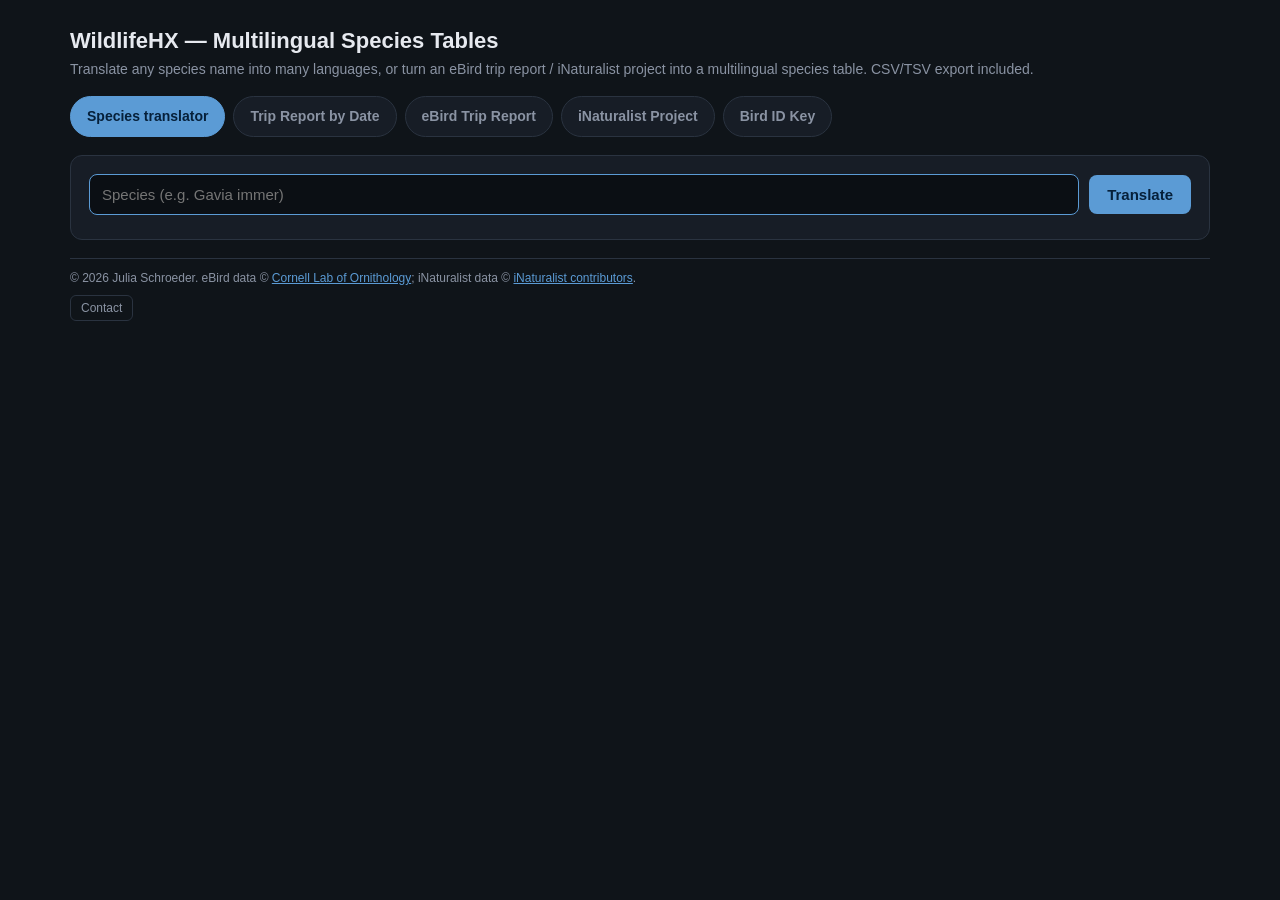
==== commit 89195059: "Add interactive Bird ID Key tab (bilingual EN/DE gull & auk decision keys with photos and Go to N na" ====
--- a/index.html
+++ b/index.html
@@ -101,6 +101,47 @@
   .panel { display:none; }
   .panel.active { display:block; }
 
+  /* ===== Bird ID Key ===== */
+  html { scroll-behavior:smooth; }
+  .bk-intro { color:var(--mut); font-size:14px; margin:0 0 16px; line-height:1.55; }
+  .bk-intro .de { margin-top:4px; }
+  .bk-jumpnav { display:flex; gap:10px; margin-bottom:20px; flex-wrap:wrap; }
+  .bk-jumpnav a { background:var(--panel); border:1px solid var(--line); color:var(--ink);
+          border-radius:999px; padding:9px 16px; font-size:14px; font-weight:600; text-decoration:none; }
+  .bk-jumpnav a:hover { border-color:var(--acc); color:var(--acc); }
+  .bk-sectionhead { background:var(--acc); color:#06203a; border-radius:10px; padding:14px 18px; margin:26px 0 14px; scroll-margin-top:14px; }
+  .bk-sectionhead:first-of-type { margin-top:0; }
+  .bk-sectionhead .en { font-size:16px; font-weight:700; }
+  .bk-sectionhead .de { font-size:13px; opacity:.85; margin-top:1px; }
+  .bkcard { background:var(--panel); border:1px solid var(--line); border-radius:12px;
+          padding:16px 18px; margin-bottom:14px; scroll-margin-top:16px; }
+  .bkq { display:flex; gap:12px; align-items:flex-start; margin-bottom:12px; padding-bottom:10px; border-bottom:1px solid var(--line); }
+  .bkn { flex:0 0 auto; width:28px; height:28px; border-radius:50%; background:var(--acc);
+          color:#06203a; display:flex; align-items:center; justify-content:center; font-weight:700; font-size:14px; }
+  .bkq-en { font-size:15px; font-weight:600; }
+  .bkq-de { font-size:13px; color:var(--mut); margin-top:2px; }
+  .bkrow { display:flex; align-items:center; gap:12px; padding:9px 0; flex-wrap:wrap; }
+  .bkrow + .bkrow { border-top:1px solid var(--line); }
+  .bkyes, .bkno { flex:0 0 auto; border-radius:8px; padding:6px 12px; font-size:13px; font-weight:700; }
+  .bkyes { background:var(--acc); color:#06203a; }
+  .bkno { background:#a33b4a; color:#fff; }
+  .bkicon { width:44px; height:44px; object-fit:cover; border-radius:6px; border:1px solid var(--line); flex:0 0 auto; }
+  .bkgoto { margin-left:auto; background:transparent; border:1px solid var(--acc); color:var(--acc);
+          border-radius:999px; padding:6px 14px; font-size:13px; font-weight:600; text-decoration:none;
+          display:inline-flex; align-items:center; gap:6px; }
+  .bkgoto:hover { background:var(--acc); color:#06203a; }
+  .bkgoto b { font-size:14px; }
+  .bkspecies .sp-en { font-size:15px; font-weight:600; }
+  .bkspecies .sp-de { font-size:13px; color:var(--mut); }
+  .bkspecies .sp-alt { font-size:12px; color:var(--mut); font-style:italic; margin-top:1px; }
+  .bkspecies-photo { display:flex; gap:12px; align-items:center; }
+  .bkphoto { width:96px; height:96px; object-fit:cover; border-radius:8px; border:1px solid var(--line); flex:0 0 auto; }
+  .bkcredit { font-size:11px; color:var(--mut); margin-top:3px; }
+  .bk-totop { display:inline-block; margin:6px 0 18px; font-size:12px; color:var(--mut); text-decoration:none; }
+  .bk-totop:hover { color:var(--acc); }
+  .bk-note { font-size:12px; color:var(--mut); margin-top:16px; line-height:1.55; }
+  .bk-note a { word-break:break-word; }
+
   /* ===== Mobile / phone ===== */
   @media (max-width:640px){
     .wrap { padding:14px 12px 44px; }
@@ -132,7 +173,14 @@
     .tools { gap:6px; }
     .tools button { flex:1 1 auto; text-align:center; }
     .cands button { font-size:12px; padding:5px 9px; }
-  }
+    .bkspecies-photo { flex-wrap:wrap; }
+    .bkphoto { width:80px; height:80px; }
+    .bkgoto { margin-left:0; width:100%; justify-content:center; }
+    .bkrow { gap:8px; }
+    .bk-sectionhead { padding:12px 14px; }
+  }
+  @keyframes bkflash { 0% { box-shadow:0 0 0 2px var(--acc); } 100% { box-shadow:0 0 0 2px transparent; } }
+  .bkcard.bkflash { animation:bkflash 1.1s ease-out; }
 </style>
 </head>
 <body>
@@ -145,6 +193,7 @@
     <div class="tab" data-tab="td">Trip Report by Date</div>
     <div class="tab" data-tab="eb">eBird Trip Report</div>
     <div class="tab" data-tab="in">iNaturalist Project</div>
+    <div class="tab" data-tab="bk">Bird ID Key</div>
   </div>
 
   <!-- ================= Species translator panel ================= -->
@@ -265,6 +314,198 @@
       </div>
     </div>
   </div>
+  <!-- ================= Bird ID Key panel ================= -->
+  <div class="panel" id="panel-bk">
+    <div class="card">
+      <div class="bk-intro">
+        <div class="en"><b>Common Birds of North-West Greenland — Quick Identification Cheat Sheet.</b> Two short keys: one for gull-like birds, one for the fast, dark auks. Tap a "Go to" link to jump straight to that question. By Julia Schroeder.</div>
+        <div class="de">Häufige Vögel im Nordwesten Grönlands — Schnellbestimmung. Zwei kurze Bestimmungsschlüssel: einer für Vögel, die wie Möwen aussehen, und einer für schwarze, schnellfliegende Seevögel. Tippe auf einen "Gehe zu"-Link, um direkt zu dieser Frage zu springen.</div>
+      </div>
+      <div class="bk-jumpnav">
+        <a href="#gull-1">Gull-like key / Möwen-Schlüssel →</a>
+        <a href="#auk-1">Black auks key / Alken-Schlüssel →</a>
+        <a href="downloads/Birds-of-NW-Greenland-Cheat-Sheet.pdf" target="_blank" rel="noopener">Download original PDF</a>
+      </div>
+    </div>
+
+    <div class="bk-sectionhead" id="gull-key">
+      <div class="en">Looks like a gull…</div>
+      <div class="de">Sieht aus wie eine Möwe …</div>
+    </div>
+
+    <div class="bkcard" id="gull-1">
+      <div class="bkq"><span class="bkn">1</span>
+        <div>
+          <div class="bkq-en">Completely black wing tips?</div>
+          <div class="bkq-de">Komplett schwarze Flügelspitzen?</div>
+        </div>
+      </div>
+      <div class="bkrow bkresult">
+        <span class="bkyes">Yes / Ja</span>
+        <div class="bkspecies"><div class="sp-en">Kittiwake</div><div class="sp-de">Dreizehenmöwe</div></div>
+      </div>
+      <div class="bkrow">
+        <span class="bkno">No / Nein</span>
+        <a class="bkgoto" href="#gull-2">Go to <b>2</b></a>
+      </div>
+    </div>
+
+    <div class="bkcard" id="gull-2">
+      <div class="bkq"><span class="bkn">2</span>
+        <div>
+          <div class="bkq-en">Soars? White patch on upper wing?</div>
+          <div class="bkq-de">Segelt? Weißer Fleck auf dem Flügel?</div>
+        </div>
+      </div>
+      <div class="bkrow bkresult">
+        <span class="bkyes">Yes / Ja</span>
+        <div class="bkspecies-photo">
+          <img class="bkphoto" src="images/birdkey/fulmar.jpg" alt="Fulmar in flight over water">
+          <div><div class="sp-en">Fulmar</div><div class="sp-de">Eissturmvogel</div><div class="bkcredit">Photo: C. J. Sharp, CC BY-SA 3.0</div></div>
+        </div>
+      </div>
+      <div class="bkrow">
+        <span class="bkno">No / Nein</span>
+        <a class="bkgoto" href="#gull-3">Go to <b>3</b></a>
+      </div>
+    </div>
+
+    <div class="bkcard" id="gull-3">
+      <div class="bkq"><span class="bkn">3</span>
+        <div>
+          <div class="bkq-en">Dark wings?</div>
+          <div class="bkq-de">Dunkle Flügel?</div>
+        </div>
+      </div>
+      <div class="bkrow">
+        <span class="bkyes">Yes / Ja</span>
+        <img class="bkicon" src="images/birdkey/thumb_gbbg.jpg" alt="Dark-winged gull thumbnail">
+        <a class="bkgoto" href="#gull-4">Go to <b>4</b></a>
+      </div>
+      <div class="bkrow">
+        <span class="bkno">No / Nein</span>
+        <img class="bkicon" src="images/birdkey/thumb_glaucous.jpg" alt="Pale-winged gull thumbnail">
+        <a class="bkgoto" href="#gull-5">Go to <b>5</b></a>
+      </div>
+    </div>
+
+    <div class="bkcard" id="gull-4">
+      <div class="bkq"><span class="bkn">4</span>
+        <div>
+          <div class="bkq-en">Large, little white in wing tip, pink legs?</div>
+          <div class="bkq-de">Riesig, wenig weiß in der Flügelspitze, rosa Beine?</div>
+        </div>
+      </div>
+      <div class="bkrow bkresult">
+        <span class="bkyes">Yes / Ja</span>
+        <div class="bkspecies-photo">
+          <img class="bkphoto" src="images/birdkey/greatbb.jpg" alt="Greater Black-backed Gull in flight">
+          <div><div class="sp-en">Greater Black-backed Gull</div><div class="sp-de">Mantelmöwe</div><div class="bkcredit">Photo: Lynx1211, CC BY-SA 4.0</div></div>
+        </div>
+      </div>
+      <div class="bkrow bkresult">
+        <span class="bkno">No / Nein</span>
+        <div class="bkspecies-photo">
+          <img class="bkphoto" src="images/birdkey/lesserbb.jpg" alt="Lesser Black-backed Gull perched">
+          <div><div class="sp-en">Lesser Black-backed Gull</div><div class="sp-de">Heringsmöwe</div><div class="bkcredit">Photo: Lynx1211, CC BY-SA 4.0</div></div>
+        </div>
+      </div>
+    </div>
+
+    <div class="bkcard" id="gull-5">
+      <div class="bkq"><span class="bkn">5</span>
+        <div>
+          <div class="bkq-en">Large, flat forehead, mean looking?</div>
+          <div class="bkq-de">Riesig, flache Stirn, schaut gemein aus?</div>
+        </div>
+      </div>
+      <div class="bkrow bkresult">
+        <span class="bkyes">Yes / Ja</span>
+        <div class="bkspecies-photo">
+          <img class="bkphoto" src="images/birdkey/glaucous.jpg" alt="Glaucous Gull in flight">
+          <div><div class="sp-en">Glaucous Gull</div><div class="sp-de">Eismöwe</div><div class="bkcredit">Photo: CC BY-SA 3.0</div></div>
+        </div>
+      </div>
+      <div class="bkrow bkresult">
+        <span class="bkno">No / Nein</span>
+        <div class="bkspecies-photo">
+          <img class="bkphoto" src="images/birdkey/iceland.jpg" alt="Iceland Gull in flight">
+          <div><div class="sp-en">Iceland Gull</div><div class="sp-de">Polarmöwe</div><div class="bkcredit">Photo: CC BY-SA 3.0</div></div>
+        </div>
+      </div>
+    </div>
+
+    <div class="bkcard" id="gull-6">
+      <div class="bkq"><span class="bkn">6</span>
+        <div>
+          <div class="bkq-en">For advanced birders:</div>
+          <div class="bkq-de">Für Fortgeschrittene:</div>
+        </div>
+      </div>
+      <div class="bkrow bkresult">
+        <div class="bkspecies-photo">
+          <img class="bkphoto" src="images/birdkey/arctictern.jpg" alt="Arctic Tern in flight">
+          <div><div class="sp-en">Arctic tern</div><div class="sp-de">Küstenseeschwalbe</div><div class="bkcredit">Photo: Trinaud, CC BY-SA 3.0</div></div>
+        </div>
+      </div>
+      <div class="bkrow bkresult">
+        <div class="bkspecies-photo">
+          <img class="bkphoto" src="images/birdkey/sabines.jpg" alt="Sabine's Gull in flight">
+          <div><div class="sp-en">Sabine's Gull</div><div class="sp-de">Schwalbenmöwe</div><div class="bkcredit">Photo: Wildreturn, CC BY-SA 2.0</div></div>
+        </div>
+      </div>
+    </div>
+    <a class="bk-totop" href="#panel-bk">↑ Back to top / Nach oben</a>
+
+    <div class="bk-sectionhead" id="auk-key">
+      <div class="en">Black, fast wingbeat…</div>
+      <div class="de">Schwarz, mit schnellem Flügelschlag…</div>
+    </div>
+
+    <div class="bkcard" id="auk-1">
+      <div class="bkq"><span class="bkn">1</span>
+        <div>
+          <div class="bkq-en">Short bill?</div>
+          <div class="bkq-de">Kurzer, stumpfer Schnabel?</div>
+        </div>
+      </div>
+      <div class="bkrow bkresult">
+        <span class="bkyes">Yes / Ja</span>
+        <div class="bkspecies"><div class="sp-en">Little auk</div><div class="sp-de">Krabbentaucher</div><div class="sp-alt">Am. Eng. Dovekie</div></div>
+      </div>
+      <div class="bkrow">
+        <span class="bkno">No / Nein</span>
+        <a class="bkgoto" href="#auk-2">Go to <b>2</b></a>
+      </div>
+    </div>
+
+    <div class="bkcard" id="auk-2">
+      <div class="bkq"><span class="bkn">2</span>
+        <div>
+          <div class="bkq-en">White round patches on wing?</div>
+          <div class="bkq-de">Runder, weißer Fleck auf den Flügeln?</div>
+        </div>
+      </div>
+      <div class="bkrow bkresult">
+        <span class="bkyes">Yes / Ja</span>
+        <div class="bkspecies-photo">
+          <img class="bkphoto" src="images/birdkey/blackguillemot.jpg" alt="Flock of Black Guillemots in flight">
+          <div><div class="sp-en">Black guillemot</div><div class="sp-de">Gryllteiste</div><div class="bkcredit">Photo: J. Spinks, CC BY-SA 2.0</div></div>
+        </div>
+      </div>
+      <div class="bkrow bkresult">
+        <span class="bkno">No / Nein</span>
+        <div class="bkspecies-photo">
+          <img class="bkphoto" src="images/birdkey/brunnichs.jpg" alt="Brünnich's guillemot swimming">
+          <div><div class="sp-en">Brünnich's guillemot</div><div class="sp-de">Dickschnabellumme</div><div class="sp-alt">Am. Eng. Thick-billed murre</div><div class="bkcredit">Photo: A. Rae, CC BY-SA 2.0</div></div>
+        </div>
+      </div>
+    </div>
+    <a class="bk-totop" href="#panel-bk">↑ Back to top / Nach oben</a>
+
+    <p class="bk-note">Adapted from the "Common Birds of North-West Greenland — Quick Identification Cheat Sheet" by Julia Schroeder. Bird photo credits as noted above each species; licensed under the stated Creative Commons CC BY-SA terms. <a href="downloads/Birds-of-NW-Greenland-Cheat-Sheet.pdf" target="_blank" rel="noopener">Original 4-page PDF</a>.</p>
+  </div>
+
   <footer class="foot"><div>© 2026 Julia Schroeder. eBird data © <a href="https://ebird.org" target="_blank" rel="noopener">Cornell Lab of Ornithology</a>; iNaturalist data © <a href="https://www.inaturalist.org" target="_blank" rel="noopener">iNaturalist contributors</a>.</div><div class="contactwrap"><button id="contact_btn" class="contactbtn" type="button" title="Reveal a contact email">Contact</button></div></footer>
 </div>
 
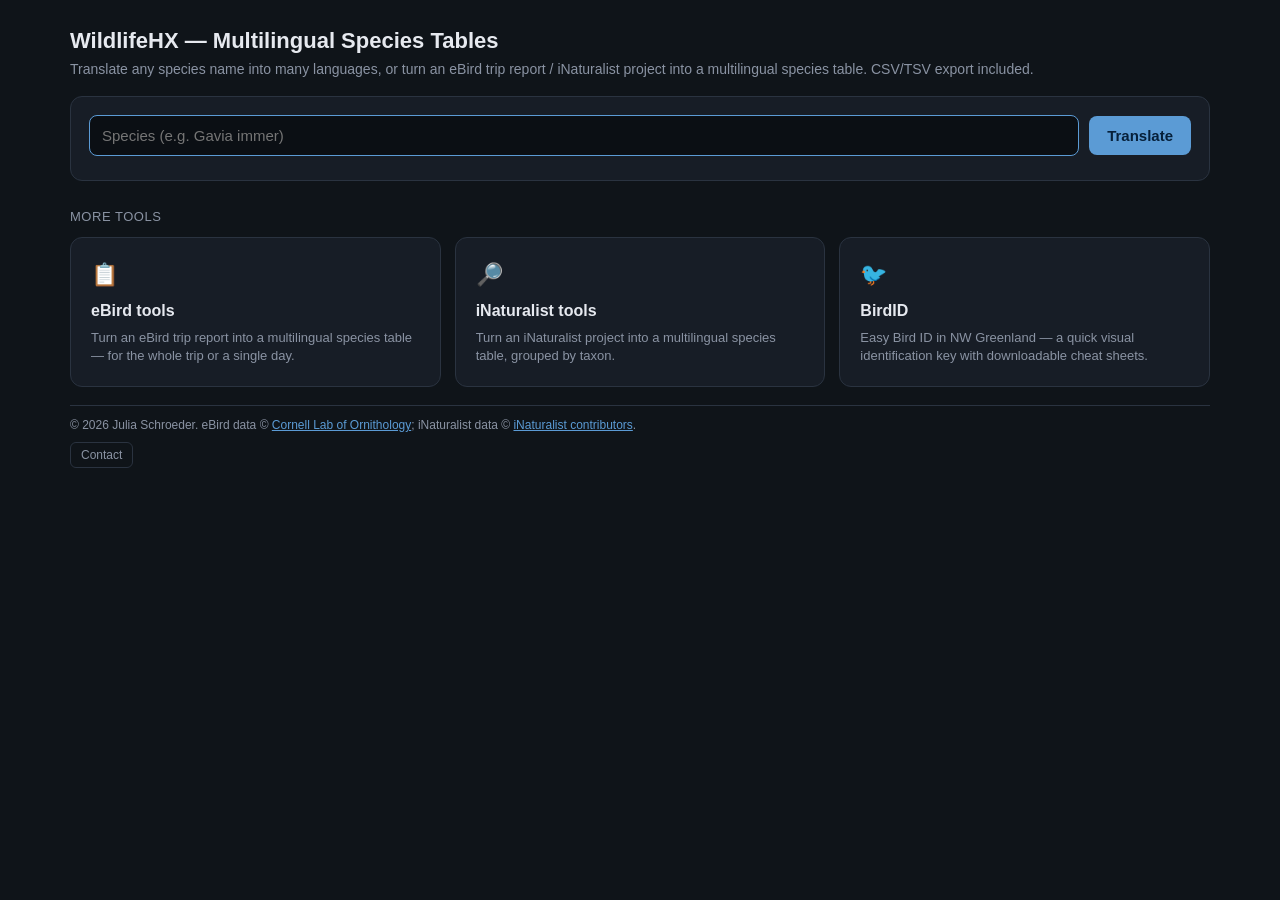
==== commit e122b0bc: "Fix Little Auk / Black Guillemot photos; reorganize into eBird/iNaturalist/BirdID subpages; rename c" ====
--- a/index.html
+++ b/index.html
@@ -4,197 +4,12 @@
 <meta charset="utf-8">
 <meta name="viewport" content="width=device-width, initial-scale=1">
 <title>WildlifeHX — Multilingual Species Tables</title>
-<style>
-  :root { --bg:#0f1419; --panel:#171d26; --ink:#e6e9ef; --mut:#8a93a3;
-          --acc:#5b9bd5; --line:#2a3340; --ok:#6fbf73; --warn:#e0b341; }
-  * { box-sizing: border-box; }
-  body { margin:0; background:var(--bg); color:var(--ink);
-         font:15px/1.5 -apple-system,Segoe UI,Roboto,Helvetica,Arial,sans-serif; }
-  .wrap { max-width:1180px; margin:0 auto; padding:24px 20px 60px; }
-  h1 { font-size:22px; margin:0 0 2px; }
-  p.sub { color:var(--mut); margin:0 0 16px; font-size:14px; }
-  .tabs { display:flex; gap:8px; margin-bottom:18px; flex-wrap:wrap; }
-  .tab { background:var(--panel); color:var(--mut); border:1px solid var(--line);
-         border-radius:999px; padding:9px 16px; font-size:14px; font-weight:600;
-         cursor:pointer; }
-  .tab.active { background:var(--acc); color:#06203a; border-color:var(--acc); }
-  .card { background:var(--panel); border:1px solid var(--line);
-          border-radius:12px; padding:18px; margin-bottom:18px; }
-  .row { display:flex; gap:10px; flex-wrap:wrap; align-items:center; }
-  input[type=text] { flex:1 1 320px; min-width:200px; background:#0b0f14;
-          color:var(--ink); border:1px solid var(--line); border-radius:8px;
-          padding:11px 12px; font-size:15px; }
-  input[type=text]:focus { outline:none; border-color:var(--acc); }
-  input[type=date] { flex:0 0 auto; background:#0b0f14; color:var(--ink);
-          border:1px solid var(--line); border-radius:8px; padding:11px 12px;
-          font-size:15px; color-scheme:dark; }
-  input[type=date]:focus { outline:none; border-color:var(--acc); }
-  button { background:var(--acc); color:#06203a; border:none; border-radius:8px;
-          padding:11px 18px; font-size:15px; font-weight:600; cursor:pointer; }
-  button.ghost { background:transparent; color:var(--ink); border:1px solid var(--line); }
-  button.mini { background:transparent; color:var(--mut); border:1px solid var(--line);
-          border-radius:6px; padding:2px 8px; font-size:13px; line-height:1.4; cursor:pointer; }
-  button.mini:hover { color:var(--ink); border-color:var(--acc); }
-  button.mini:disabled { opacity:.3; cursor:default; }
-  button:disabled { opacity:.5; cursor:default; }
-  .meta { color:var(--mut); font-size:13px; margin:6px 0 0; }
-  .err { color:#ff8a80; }
-  table { width:100%; min-width:720px; border-collapse:collapse; font-size:14px; }
-  th, td { text-align:left; padding:8px 10px; border-bottom:1px solid var(--line); vertical-align:top; }
-  th { color:var(--mut); font-weight:600; font-size:12px; text-transform:uppercase;
-       letter-spacing:.04em; position:sticky; top:0; background:var(--panel); z-index:1; }
-  tr:hover td { background:#1b222d; }
-  .sci { font-style:italic; color:#cdd4df; }
-  .fb { color:var(--mut); font-style:italic; }
-  .tools { display:flex; gap:8px; margin-bottom:10px; flex-wrap:wrap; align-items:center; }
-  .tag { display:inline-block; background:#0b0f14; border:1px solid var(--line);
-          color:var(--mut); border-radius:999px; padding:2px 10px; font-size:12px; margin-right:6px; }
-  .hidden { display:none; }
-  a { color:var(--acc); }
-  .langtitle, .cattitle, .opttitle { font-size:13px; color:var(--mut); margin:0 0 8px; }
-  .langlist { display:flex; flex-direction:column; gap:6px; }
-  .langitem { display:flex; align-items:center; gap:8px; background:#0b0f14;
-          border:1px solid var(--line); border-radius:8px; padding:6px 10px; }
-  .langitem .grip { color:var(--mut); cursor:grab; user-select:none; font-size:15px; }
-  .langitem .lbl { flex:1; }
-  .langitem input, .catitem input, .opt input { accent-color:var(--acc); width:18px; height:18px; }
-  .langitem.dragover { border-color:var(--acc); }
-  .fixednote { font-size:12px; color:var(--mut); margin-top:8px; }
-  .catgrid { display:grid; grid-template-columns:repeat(auto-fill,minmax(170px,1fr)); gap:8px; }
-  .catitem { display:flex; align-items:center; gap:8px; background:#0b0f14;
-          border:1px solid var(--line); border-radius:8px; padding:7px 10px; }
-  .catitem .lbl { flex:1; font-size:14px; }
-  .catitem .cnt { color:var(--mut); font-size:12px; }
-  .catitem.dim { opacity:.5; }
-  .opts { display:flex; flex-wrap:wrap; gap:16px; align-items:center; margin-top:4px; }
-  .opt { display:flex; align-items:center; gap:8px; font-size:14px; color:var(--ink); }
-  select { background:#0b0f14; color:var(--ink); border:1px solid var(--line);
-          border-radius:8px; padding:8px 10px; font-size:14px; }
-  select:focus { outline:none; border-color:var(--acc); }
-  .progress { height:6px; background:#0b0f14; border:1px solid var(--line);
-          border-radius:999px; overflow:hidden; margin-top:10px; }
-  .progress > i { display:block; height:100%; width:0; background:var(--acc); transition:width .25s ease; }
-  .smalllink { font-size:12px; color:var(--mut); }
-  .foot { margin-top:18px; padding-top:10px; border-top:1px solid var(--line); color:var(--mut); font-size:12px; line-height:1.5; }
-  .contactbtn { font:inherit; font-size:12px; color:var(--mut); background:transparent; border:1px solid var(--line); border-radius:6px; padding:3px 10px; cursor:pointer; }
-  .contactbtn:hover { color:var(--ink); border-color:var(--acc); }
-  .contactwrap { margin-top:8px; }
-  .contact_addr { font-size:12px; word-break:break-all; }
-  .copybtn { margin-left:6px; font:inherit; font-size:11px; color:var(--mut); background:transparent; border:none; cursor:pointer; text-decoration:underline; }
-  /* translator name tiles */
-  .ngrid { display:grid; grid-template-columns:repeat(auto-fill,minmax(160px,1fr)); gap:8px; }
-  .ntile { background:#0b0f14; border:1px solid var(--line); border-radius:8px; padding:8px 10px; }
-  .ntile.feat { grid-column:1/-1; }
-  .ntile .nlab { color:var(--mut); font-size:11px; text-transform:uppercase; letter-spacing:.04em; }
-  .ntile .nval { font-size:15px; margin-top:2px; overflow-wrap:anywhere; }
-  .ntile.sci .nval { font-style:italic; font-size:16px; }
-  details.fixednote { margin-top:8px; }
-  details.fixednote summary { color:var(--mut); font-size:12px; cursor:pointer; outline:none; }
-  details.fixednote p { margin:6px 0 0; font-size:12px; color:var(--mut); line-height:1.45; }
-  /* per-supergroup summary */
-  .sgtable { border-collapse:collapse; font-size:13px; width:auto; min-width:0; margin-top:8px; }
-  .sgtable caption { caption-side:top; text-align:left; color:var(--mut); font-size:11px; margin-bottom:4px; }
-  .sgtable th, .sgtable td { padding:5px 14px 5px 0; text-align:right; white-space:nowrap; }
-  .sgtable th:first-child, .sgtable td:first-child { text-align:left; }
-  .sgtable .sgtot td { font-weight:600; border-top:1px solid var(--line); }
-  .sgnote { color:var(--mut); font-size:11px; margin-top:4px; line-height:1.4; }
-  .panel { display:none; }
-  .panel.active { display:block; }
-
-  /* ===== Bird ID Key ===== */
-  html { scroll-behavior:smooth; }
-  .bk-intro { color:var(--mut); font-size:14px; margin:0 0 16px; line-height:1.55; }
-  .bk-intro .de { margin-top:4px; }
-  .bk-jumpnav { display:flex; gap:10px; margin-bottom:20px; flex-wrap:wrap; }
-  .bk-jumpnav a { background:var(--panel); border:1px solid var(--line); color:var(--ink);
-          border-radius:999px; padding:9px 16px; font-size:14px; font-weight:600; text-decoration:none; }
-  .bk-jumpnav a:hover { border-color:var(--acc); color:var(--acc); }
-  .bk-sectionhead { background:var(--acc); color:#06203a; border-radius:10px; padding:14px 18px; margin:26px 0 14px; scroll-margin-top:14px; }
-  .bk-sectionhead:first-of-type { margin-top:0; }
-  .bk-sectionhead .en { font-size:16px; font-weight:700; }
-  .bk-sectionhead .de { font-size:13px; opacity:.85; margin-top:1px; }
-  .bkcard { background:var(--panel); border:1px solid var(--line); border-radius:12px;
-          padding:16px 18px; margin-bottom:14px; scroll-margin-top:16px; }
-  .bkq { display:flex; gap:12px; align-items:flex-start; margin-bottom:12px; padding-bottom:10px; border-bottom:1px solid var(--line); }
-  .bkn { flex:0 0 auto; width:28px; height:28px; border-radius:50%; background:var(--acc);
-          color:#06203a; display:flex; align-items:center; justify-content:center; font-weight:700; font-size:14px; }
-  .bkq-en { font-size:15px; font-weight:600; }
-  .bkq-de { font-size:13px; color:var(--mut); margin-top:2px; }
-  .bkrow { display:flex; align-items:center; gap:12px; padding:9px 0; flex-wrap:wrap; }
-  .bkrow + .bkrow { border-top:1px solid var(--line); }
-  .bkyes, .bkno { flex:0 0 auto; border-radius:8px; padding:6px 12px; font-size:13px; font-weight:700; }
-  .bkyes { background:var(--acc); color:#06203a; }
-  .bkno { background:#a33b4a; color:#fff; }
-  .bkicon { width:44px; height:44px; object-fit:cover; border-radius:6px; border:1px solid var(--line); flex:0 0 auto; }
-  .bkgoto { margin-left:auto; background:transparent; border:1px solid var(--acc); color:var(--acc);
-          border-radius:999px; padding:6px 14px; font-size:13px; font-weight:600; text-decoration:none;
-          display:inline-flex; align-items:center; gap:6px; }
-  .bkgoto:hover { background:var(--acc); color:#06203a; }
-  .bkgoto b { font-size:14px; }
-  .bkspecies .sp-en { font-size:15px; font-weight:600; }
-  .bkspecies .sp-de { font-size:13px; color:var(--mut); }
-  .bkspecies .sp-alt { font-size:12px; color:var(--mut); font-style:italic; margin-top:1px; }
-  .bkspecies-photo { display:flex; gap:12px; align-items:center; }
-  .bkphoto { width:96px; height:96px; object-fit:cover; border-radius:8px; border:1px solid var(--line); flex:0 0 auto; }
-  .bkcredit { font-size:11px; color:var(--mut); margin-top:3px; }
-  .bk-totop { display:inline-block; margin:6px 0 18px; font-size:12px; color:var(--mut); text-decoration:none; }
-  .bk-totop:hover { color:var(--acc); }
-  .bk-note { font-size:12px; color:var(--mut); margin-top:16px; line-height:1.55; }
-  .bk-note a { word-break:break-word; }
-
-  /* ===== Mobile / phone ===== */
-  @media (max-width:640px){
-    .wrap { padding:14px 12px 44px; }
-    h1 { font-size:19px; }
-    p.sub { font-size:13px; margin-bottom:14px; }
-    .card { padding:14px; margin-bottom:14px; }
-    .tabs { gap:6px; margin-bottom:14px; }
-    .tab { padding:8px 12px; font-size:13px; }
-    .row { gap:8px; }
-    input[type=text] { flex:1 1 0; min-width:0; font-size:16px; padding:12px; }
-    input[type=date] { flex:1 1 160px; font-size:16px; padding:12px; }
-    #panel-td #td_url { flex:1 1 100%; min-width:0; }
-    #panel-td #td_date { flex:1 1 auto; }
-    button { padding:12px 16px; font-size:16px; }
-    button.mini { padding:6px 10px; font-size:14px; }
-    select { font-size:16px; padding:10px 12px; }
-    .langitem, .catitem { padding:9px 10px; }
-    .langitem input, .catitem input, .opt input { width:20px; height:20px; }
-    .catgrid { grid-template-columns:1fr 1fr; gap:6px; }
-    .opts { gap:10px; }
-    .opt { font-size:13px; }
-    table { font-size:13px; }
-    th, td { padding:6px 8px; }
-    .ngrid { grid-template-columns:1fr 1fr; }
-    .ntile .nval { font-size:14px; }
-    .sgtable { font-size:12px; }
-    #tr_tbl { min-width:0; }            /* translator 2-col table fits without sideways scroll */
-    .fixednote { font-size:11px; }
-    .tools { gap:6px; }
-    .tools button { flex:1 1 auto; text-align:center; }
-    .cands button { font-size:12px; padding:5px 9px; }
-    .bkspecies-photo { flex-wrap:wrap; }
-    .bkphoto { width:80px; height:80px; }
-    .bkgoto { margin-left:0; width:100%; justify-content:center; }
-    .bkrow { gap:8px; }
-    .bk-sectionhead { padding:12px 14px; }
-  }
-  @keyframes bkflash { 0% { box-shadow:0 0 0 2px var(--acc); } 100% { box-shadow:0 0 0 2px transparent; } }
-  .bkcard.bkflash { animation:bkflash 1.1s ease-out; }
-</style>
+<link rel="stylesheet" href="styles.css">
 </head>
 <body>
 <div class="wrap">
   <h1>WildlifeHX — Multilingual Species Tables</h1>
   <p class="sub">Translate any species name into many languages, or turn an eBird trip report / iNaturalist project into a multilingual species table. CSV/TSV export included.</p>
-
-  <div class="tabs">
-    <div class="tab active" data-tab="tr">Species translator</div>
-    <div class="tab" data-tab="td">Trip Report by Date</div>
-    <div class="tab" data-tab="eb">eBird Trip Report</div>
-    <div class="tab" data-tab="in">iNaturalist Project</div>
-    <div class="tab" data-tab="bk">Bird ID Key</div>
-  </div>
 
   <!-- ================= Species translator panel ================= -->
   <div class="panel active" id="panel-tr">
@@ -214,795 +29,37 @@
       </div>
     </div>
   </div>
-  <!-- ================= Trip Report by Date panel ================= -->
-  <div class="panel" id="panel-td">
-    <div class="card">
-      <div class="row">
-        <input id="td_url" type="text" placeholder="eBird trip report URL or ID">
-        <input id="td_date" type="date">
-        <button id="td_go">Generate</button>
-      </div>
-      <p class="meta" id="td_status"></p>
-      <p class="fixednote">Shows only the species and checklists recorded on the chosen day within the trip report — useful for daily expedition recaps.</p>
-    </div>
-    <div class="card">
-      <p class="langtitle">Additional languages (tick to include, drag or use ↑/↓ to order):</p>
-      <div id="td_langlist" class="langlist"></div>
-      <p class="fixednote">Latin (scientific) and English are always shown as the first two columns.</p>
-    </div>
-    <div id="td_result" class="hidden">
-      <div class="card">
-        <div id="td_metainfo" class="meta"></div>
-        <div id="td_checklists"></div>
-        <div class="tools" style="margin-top:10px">
-          <button class="ghost" id="td_csv">Download CSV</button>
-          <button class="ghost" id="td_tsv">Copy TSV (paste into Excel)</button>
-        </div>
-        <div style="overflow:auto; max-height:70vh"><table id="td_tbl"></table></div>
-      </div>
-    </div>
-  </div>
-
-  <!-- ================= eBird panel ================= -->
-  <div class="panel" id="panel-eb">
-    <div class="card">
-      <div class="row">
-        <input id="eb_url" type="text">
-        <button id="eb_go">Generate</button>
-      </div>
-      <p class="meta" id="eb_status"></p>
-    </div>
-    <div class="card">
-      <p class="langtitle">Additional languages (tick to include, drag or use ↑/↓ to order):</p>
-      <div id="eb_langlist" class="langlist"></div>
-      <p class="fixednote">Latin (scientific) and English are always shown as the first two columns.</p>
-    </div>
-    <div id="eb_result" class="hidden">
-      <div class="card">
-        <div id="eb_metainfo" class="meta"></div>
-        <div class="tools" style="margin-top:10px">
-          <button class="ghost" id="eb_csv">Download CSV</button>
-          <button class="ghost" id="eb_tsv">Copy TSV (paste into Excel)</button>
-        </div>
-        <div style="overflow:auto; max-height:70vh"><table id="eb_tbl"></table></div>
-      </div>
-    </div>
-  </div>
-
-  <!-- ================= iNaturalist panel ================= -->
-  <div class="panel" id="panel-in">
-    <div class="card">
-      <div class="row">
-        <input id="in_url" type="text" placeholder="iNaturalist project URL or slug">
-        <button id="in_go">Generate</button>
-      </div>
-      <p class="meta" id="in_status"></p>
-      <div class="progress hidden" id="in_progbar"><i></i></div>
-    </div>
-    <div class="card">
-      <p class="cattitle">Taxon groups (tick to include):</p>
-      <div id="in_catgrid" class="catgrid"></div>
-      <p class="fixednote">“Plankton” is a heuristic bucket: it covers curated planktonic groups (copepods, krill, cladocerans, chaetognaths, larvaceans, salps, ctenophores, siphonophores, foraminifera, radiolarians, tintinnids, diatoms, dinoflagellates, coccolithophores, haptophytes) matched against each taxon’s ancestry. Meroplanktonic larvae and other aquatic life may land in “Other”. Fungi, molluscs, arachnids and the rest also fall under “Other”.</p>
-    </div>
-    <div class="card">
-      <p class="langtitle">Additional languages (tick to include, drag or use ↑/↓ to order):</p>
-      <div id="in_langlist" class="langlist"></div>
-      <p class="fixednote">Latin (scientific) and English are always shown as the first two columns.</p>
-    </div>
-    <div class="card">
-      <div class="opts">
-        <label class="opt"><input type="checkbox" id="in_optcount" checked> Include observation counts</label>
-        <label class="opt"><input type="checkbox" id="in_opttaxon" checked> Include higher taxon (family/order)</label>
-        <span class="opt">Sort by
-          <select id="in_sortsel">
-            <option value="cat">group, then A–Z</option>
-            <option value="sci">scientific name A–Z</option>
-            <option value="obs">observations (high → low)</option>
-          </select>
-        </span>
-      </div>
-    </div>
-    <div id="in_result" class="hidden">
-      <div class="card">
-        <div id="in_metainfo" class="meta"></div>
-        <div class="tools" style="margin-top:10px">
-          <button class="ghost" id="in_csv">Download CSV</button>
-          <button class="ghost" id="in_tsv">Copy TSV (paste into Excel)</button>
-          <span id="in_rowcount" class="smalllink"></span>
-        </div>
-        <div style="overflow:auto; max-height:70vh"><table id="in_tbl"></table></div>
-      </div>
-    </div>
-  </div>
-  <!-- ================= Bird ID Key panel ================= -->
-  <div class="panel" id="panel-bk">
-    <div class="card">
-      <div class="bk-intro">
-        <div class="en"><b>Common Birds of North-West Greenland — Quick Identification Cheat Sheet.</b> Two short keys: one for gull-like birds, one for the fast, dark auks. Tap a "Go to" link to jump straight to that question. By Julia Schroeder.</div>
-        <div class="de">Häufige Vögel im Nordwesten Grönlands — Schnellbestimmung. Zwei kurze Bestimmungsschlüssel: einer für Vögel, die wie Möwen aussehen, und einer für schwarze, schnellfliegende Seevögel. Tippe auf einen "Gehe zu"-Link, um direkt zu dieser Frage zu springen.</div>
-      </div>
-      <div class="bk-jumpnav">
-        <a href="#gull-1">Gull-like key / Möwen-Schlüssel →</a>
-        <a href="#auk-1">Black auks key / Alken-Schlüssel →</a>
-        <a href="downloads/Birds-of-NW-Greenland-Cheat-Sheet.pdf" target="_blank" rel="noopener">Download original PDF</a>
-      </div>
-    </div>
-
-    <div class="bk-sectionhead" id="gull-key">
-      <div class="en">Looks like a gull…</div>
-      <div class="de">Sieht aus wie eine Möwe …</div>
-    </div>
-
-    <div class="bkcard" id="gull-1">
-      <div class="bkq"><span class="bkn">1</span>
-        <div>
-          <div class="bkq-en">Completely black wing tips?</div>
-          <div class="bkq-de">Komplett schwarze Flügelspitzen?</div>
-        </div>
-      </div>
-      <div class="bkrow bkresult">
-        <span class="bkyes">Yes / Ja</span>
-        <div class="bkspecies"><div class="sp-en">Kittiwake</div><div class="sp-de">Dreizehenmöwe</div></div>
-      </div>
-      <div class="bkrow">
-        <span class="bkno">No / Nein</span>
-        <a class="bkgoto" href="#gull-2">Go to <b>2</b></a>
-      </div>
-    </div>
-
-    <div class="bkcard" id="gull-2">
-      <div class="bkq"><span class="bkn">2</span>
-        <div>
-          <div class="bkq-en">Soars? White patch on upper wing?</div>
-          <div class="bkq-de">Segelt? Weißer Fleck auf dem Flügel?</div>
-        </div>
-      </div>
-      <div class="bkrow bkresult">
-        <span class="bkyes">Yes / Ja</span>
-        <div class="bkspecies-photo">
-          <img class="bkphoto" src="images/birdkey/fulmar.jpg" alt="Fulmar in flight over water">
-          <div><div class="sp-en">Fulmar</div><div class="sp-de">Eissturmvogel</div><div class="bkcredit">Photo: C. J. Sharp, CC BY-SA 3.0</div></div>
-        </div>
-      </div>
-      <div class="bkrow">
-        <span class="bkno">No / Nein</span>
-        <a class="bkgoto" href="#gull-3">Go to <b>3</b></a>
-      </div>
-    </div>
-
-    <div class="bkcard" id="gull-3">
-      <div class="bkq"><span class="bkn">3</span>
-        <div>
-          <div class="bkq-en">Dark wings?</div>
-          <div class="bkq-de">Dunkle Flügel?</div>
-        </div>
-      </div>
-      <div class="bkrow">
-        <span class="bkyes">Yes / Ja</span>
-        <img class="bkicon" src="images/birdkey/thumb_gbbg.jpg" alt="Dark-winged gull thumbnail">
-        <a class="bkgoto" href="#gull-4">Go to <b>4</b></a>
-      </div>
-      <div class="bkrow">
-        <span class="bkno">No / Nein</span>
-        <img class="bkicon" src="images/birdkey/thumb_glaucous.jpg" alt="Pale-winged gull thumbnail">
-        <a class="bkgoto" href="#gull-5">Go to <b>5</b></a>
-      </div>
-    </div>
-
-    <div class="bkcard" id="gull-4">
-      <div class="bkq"><span class="bkn">4</span>
-        <div>
-          <div class="bkq-en">Large, little white in wing tip, pink legs?</div>
-          <div class="bkq-de">Riesig, wenig weiß in der Flügelspitze, rosa Beine?</div>
-        </div>
-      </div>
-      <div class="bkrow bkresult">
-        <span class="bkyes">Yes / Ja</span>
-        <div class="bkspecies-photo">
-          <img class="bkphoto" src="images/birdkey/greatbb.jpg" alt="Greater Black-backed Gull in flight">
-          <div><div class="sp-en">Greater Black-backed Gull</div><div class="sp-de">Mantelmöwe</div><div class="bkcredit">Photo: Lynx1211, CC BY-SA 4.0</div></div>
-        </div>
-      </div>
-      <div class="bkrow bkresult">
-        <span class="bkno">No / Nein</span>
-        <div class="bkspecies-photo">
-          <img class="bkphoto" src="images/birdkey/lesserbb.jpg" alt="Lesser Black-backed Gull perched">
-          <div><div class="sp-en">Lesser Black-backed Gull</div><div class="sp-de">Heringsmöwe</div><div class="bkcredit">Photo: Lynx1211, CC BY-SA 4.0</div></div>
-        </div>
-      </div>
-    </div>
-
-    <div class="bkcard" id="gull-5">
-      <div class="bkq"><span class="bkn">5</span>
-        <div>
-          <div class="bkq-en">Large, flat forehead, mean looking?</div>
-          <div class="bkq-de">Riesig, flache Stirn, schaut gemein aus?</div>
-        </div>
-      </div>
-      <div class="bkrow bkresult">
-        <span class="bkyes">Yes / Ja</span>
-        <div class="bkspecies-photo">
-          <img class="bkphoto" src="images/birdkey/glaucous.jpg" alt="Glaucous Gull in flight">
-          <div><div class="sp-en">Glaucous Gull</div><div class="sp-de">Eismöwe</div><div class="bkcredit">Photo: CC BY-SA 3.0</div></div>
-        </div>
-      </div>
-      <div class="bkrow bkresult">
-        <span class="bkno">No / Nein</span>
-        <div class="bkspecies-photo">
-          <img class="bkphoto" src="images/birdkey/iceland.jpg" alt="Iceland Gull in flight">
-          <div><div class="sp-en">Iceland Gull</div><div class="sp-de">Polarmöwe</div><div class="bkcredit">Photo: CC BY-SA 3.0</div></div>
-        </div>
-      </div>
-    </div>
-
-    <div class="bkcard" id="gull-6">
-      <div class="bkq"><span class="bkn">6</span>
-        <div>
-          <div class="bkq-en">For advanced birders:</div>
-          <div class="bkq-de">Für Fortgeschrittene:</div>
-        </div>
-      </div>
-      <div class="bkrow bkresult">
-        <div class="bkspecies-photo">
-          <img class="bkphoto" src="images/birdkey/arctictern.jpg" alt="Arctic Tern in flight">
-          <div><div class="sp-en">Arctic tern</div><div class="sp-de">Küstenseeschwalbe</div><div class="bkcredit">Photo: Trinaud, CC BY-SA 3.0</div></div>
-        </div>
-      </div>
-      <div class="bkrow bkresult">
-        <div class="bkspecies-photo">
-          <img class="bkphoto" src="images/birdkey/sabines.jpg" alt="Sabine's Gull in flight">
-          <div><div class="sp-en">Sabine's Gull</div><div class="sp-de">Schwalbenmöwe</div><div class="bkcredit">Photo: Wildreturn, CC BY-SA 2.0</div></div>
-        </div>
-      </div>
-    </div>
-    <a class="bk-totop" href="#panel-bk">↑ Back to top / Nach oben</a>
-
-    <div class="bk-sectionhead" id="auk-key">
-      <div class="en">Black, fast wingbeat…</div>
-      <div class="de">Schwarz, mit schnellem Flügelschlag…</div>
-    </div>
-
-    <div class="bkcard" id="auk-1">
-      <div class="bkq"><span class="bkn">1</span>
-        <div>
-          <div class="bkq-en">Short bill?</div>
-          <div class="bkq-de">Kurzer, stumpfer Schnabel?</div>
-        </div>
-      </div>
-      <div class="bkrow bkresult">
-        <span class="bkyes">Yes / Ja</span>
-        <div class="bkspecies"><div class="sp-en">Little auk</div><div class="sp-de">Krabbentaucher</div><div class="sp-alt">Am. Eng. Dovekie</div></div>
-      </div>
-      <div class="bkrow">
-        <span class="bkno">No / Nein</span>
-        <a class="bkgoto" href="#auk-2">Go to <b>2</b></a>
-      </div>
-    </div>
-
-    <div class="bkcard" id="auk-2">
-      <div class="bkq"><span class="bkn">2</span>
-        <div>
-          <div class="bkq-en">White round patches on wing?</div>
-          <div class="bkq-de">Runder, weißer Fleck auf den Flügeln?</div>
-        </div>
-      </div>
-      <div class="bkrow bkresult">
-        <span class="bkyes">Yes / Ja</span>
-        <div class="bkspecies-photo">
-          <img class="bkphoto" src="images/birdkey/blackguillemot.jpg" alt="Flock of Black Guillemots in flight">
-          <div><div class="sp-en">Black guillemot</div><div class="sp-de">Gryllteiste</div><div class="bkcredit">Photo: J. Spinks, CC BY-SA 2.0</div></div>
-        </div>
-      </div>
-      <div class="bkrow bkresult">
-        <span class="bkno">No / Nein</span>
-        <div class="bkspecies-photo">
-          <img class="bkphoto" src="images/birdkey/brunnichs.jpg" alt="Brünnich's guillemot swimming">
-          <div><div class="sp-en">Brünnich's guillemot</div><div class="sp-de">Dickschnabellumme</div><div class="sp-alt">Am. Eng. Thick-billed murre</div><div class="bkcredit">Photo: A. Rae, CC BY-SA 2.0</div></div>
-        </div>
-      </div>
-    </div>
-    <a class="bk-totop" href="#panel-bk">↑ Back to top / Nach oben</a>
-
-    <p class="bk-note">Adapted from the "Common Birds of North-West Greenland — Quick Identification Cheat Sheet" by Julia Schroeder. Bird photo credits as noted above each species; licensed under the stated Creative Commons CC BY-SA terms. <a href="downloads/Birds-of-NW-Greenland-Cheat-Sheet.pdf" target="_blank" rel="noopener">Original 4-page PDF</a>.</p>
+
+  <p class="sectionlabel">More tools</p>
+  <div class="toolgrid">
+    <a class="toolcard" href="ebird.html">
+      <span class="ticon">📋</span>
+      <h3>eBird tools</h3>
+      <p>Turn an eBird trip report into a multilingual species table — for the whole trip or a single day.</p>
+    </a>
+    <a class="toolcard" href="inaturalist.html">
+      <span class="ticon">🔎</span>
+      <h3>iNaturalist tools</h3>
+      <p>Turn an iNaturalist project into a multilingual species table, grouped by taxon.</p>
+    </a>
+    <a class="toolcard" href="birdid.html">
+      <span class="ticon">🐦</span>
+      <h3>BirdID</h3>
+      <p>Easy Bird ID in NW Greenland — a quick visual identification key with downloadable cheat sheets.</p>
+    </a>
   </div>
 
   <footer class="foot"><div>© 2026 Julia Schroeder. eBird data © <a href="https://ebird.org" target="_blank" rel="noopener">Cornell Lab of Ornithology</a>; iNaturalist data © <a href="https://www.inaturalist.org" target="_blank" rel="noopener">iNaturalist contributors</a>.</div><div class="contactwrap"><button id="contact_btn" class="contactbtn" type="button" title="Reveal a contact email">Contact</button></div></footer>
 </div>
 
+<script src="shared.js"></script>
 <script>
-document.querySelectorAll('.tab').forEach(t => {
-  t.addEventListener('click', () => {
-    document.querySelectorAll('.tab').forEach(x => x.classList.remove('active'));
-    document.querySelectorAll('.panel').forEach(x => x.classList.remove('active'));
-    t.classList.add('active');
-    document.getElementById('panel-' + t.dataset.tab).classList.add('active');
-  });
-});
-
-function escapeHtml(s){ return String(s).replace(/[&<>"']/g,c=>({'&':'&amp;','<':'&lt;','>':'&gt;','"':'&quot;',"'":'&#39;'}[c])); }
-function cap(s){ return s? s.charAt(0).toUpperCase()+s.slice(1):s; }
-
-// Remembers the last eBird trip report URL/ID entered, shared between the
-// "eBird Trip Report" and "Trip Report by Date" tabs so switching tabs (or
-// coming back later) keeps it pre-filled.
-const LAST_TRIP_KEY = 'wildlifehx_last_trip';
-function getLastTrip(){ try{ return localStorage.getItem(LAST_TRIP_KEY) || ''; }catch(e){ return ''; } }
-function setLastTrip(v){ try{ if(v) localStorage.setItem(LAST_TRIP_KEY, v); }catch(e){} }
-
-/* ====================== contact (click-to-reveal, bot-resistant) ====================== */
-(function(){
-  // address stored only as char codes — never appears as readable text or a mailto: in the page source
-  const _c=[106,117,108,105,97,46,115,99,104,114,111,101,100,101,114,43,119,105,108,100,108,105,102,101,104,120,97,112,112,64,103,109,97,105,108,46,99,111,109];
-  const btn=document.getElementById('contact_btn');
-  if(!btn) return;
-  btn.addEventListener('click', function(){
-    const addr=_c.map(c=>String.fromCharCode(c)).join('');
-    const wrap=btn.parentElement;
-    wrap.innerHTML='<a class="contact_addr" href="mailto:'+encodeURIComponent(addr)+'?subject='+encodeURIComponent('WildlifeHX species tools')+'">'+addr+'</a><button class="copybtn" type="button">copy</button>';
-    const cb=wrap.querySelector('.copybtn');
-    cb.addEventListener('click', function(){
-      try{ navigator.clipboard.writeText(addr); }catch(e){}
-      this.textContent='copied';
-    });
-  });
-})();
-
-/* ====================== eBird tool ====================== */
-(function(){
-  const $ = id => document.getElementById(id);
-  // app.py serves both this page and /api on the same origin, so use a relative path.
-  // Works locally (python3 app.py --serve) and on any host running app.py.
-  const API = '';
-  let LAST = null;
-  const ALL_LANGS = [
-    {key:'german_name',    label:'German',    locale:'de'},
-    {key:'french_name',    label:'French',    locale:'fr'},
-    {key:'chinese_name',   label:'Chinese',   locale:'zh_SIM'},
-    {key:'spanish_name',   label:'Spanish',   locale:'es'},
-    {key:'dutch_name',     label:'Dutch',     locale:'nl'},
-    {key:'norwegian_name', label:'Norwegian', locale:'no'},
-    {key:'danish_name',    label:'Danish',    locale:'da'},
-    {key:'swedish_name',   label:'Swedish',   locale:'sv'},
-    {key:'finnish_name',   label:'Finnish',   locale:'fi'},
-    {key:'polish_name',    label:'Polish',    locale:'pl'},
-    {key:'russian_name',   label:'Russian',   locale:'ru'},
-  ];
-  const DEFAULT_ON = new Set(['german_name','french_name','chinese_name']);
-  let LANGS = ALL_LANGS.map(l=>({...l, on: DEFAULT_ON.has(l.key)}));
-  function selectedLangs(){ return LANGS.filter(l=>l.on); }
-
-  // pre-fill the trip report field with the last one used (this tab or the Trip Report by Date tab).
-  (function(){ const saved = getLastTrip(); if(saved) $('eb_url').value = saved; })();
-
-  function renderLangPicker(){
-    const list = $('eb_langlist'); list.innerHTML = '';
-    LANGS.forEach((l, i)=>{
-      const div = document.createElement('div'); div.className='langitem'; div.draggable=true; div.dataset.i=i;
-      div.innerHTML = '<span class="grip" title="drag to reorder">≡</span>'+
-        '<input type="checkbox" '+(l.on?'checked':'')+'>'+
-        '<span class="lbl">'+escapeHtml(l.label)+' <span style="color:var(--mut);font-size:12px">('+l.locale+')</span></span>'+
-        '<button class="mini" data-dir="-1" '+(i===0?'disabled':'')+'>↑</button>'+
-        '<button class="mini" data-dir="1" '+(i===LANGS.length-1?'disabled':'')+'>↓</button>';
-      div.querySelector('input').addEventListener('change', e=>{ LANGS[i].on=e.target.checked; refresh(); });
-      div.querySelectorAll('button.mini').forEach(b=> b.addEventListener('click', ()=>{
-        const dir=parseInt(b.dataset.dir,10); const j=i+dir; if(j<0||j>=LANGS.length) return;
-        [LANGS[i],LANGS[j]]=[LANGS[j],LANGS[i]]; renderLangPicker(); refresh();
-      }));
-      div.addEventListener('dragstart', e=>{ e.dataTransfer.effectAllowed='move'; e.dataTransfer.setData('text/plain', String(i)); div.style.opacity='0.4'; });
-      div.addEventListener('dragend', ()=>{ div.style.opacity='1'; document.querySelectorAll('.langitem').forEach(x=>x.classList.remove('dragover')); });
-      div.addEventListener('dragover', e=>{ e.preventDefault(); div.classList.add('dragover'); });
-      div.addEventListener('dragleave', ()=> div.classList.remove('dragover'));
-      div.addEventListener('drop', e=>{ e.preventDefault(); div.classList.remove('dragover'); const from=parseInt(e.dataTransfer.getData('text/plain'),10); const to=i; if(isNaN(from)||from===to) return; const moved=LANGS.splice(from,1)[0]; LANGS.splice(to,0,moved); renderLangPicker(); refresh(); });
-      list.appendChild(div);
-    });
-  }
-  function colSpec(){ const cols=[['scientific_name','Latin name'],['english_name','English']]; selectedLangs().forEach(l=> cols.push([l.key,l.label])); return cols; }
-
-  async function run(){
-    const url=$('eb_url').value.trim(); if(!url) return;
-    setLastTrip(url);
-    $('eb_go').disabled=true; $('eb_status').className='meta';
-    $('eb_status').textContent='Fetching… (first run downloads the eBird taxonomy, ~15 MB across languages, then caches it)';
-    $('eb_result').classList.add('hidden');
-    try{
-      const r=await fetch(API+'/api?trip='+encodeURIComponent(url));
-      if(!r.ok){ const t=await r.text(); throw new Error(t||('HTTP '+r.status)); }
-      LAST=await r.json(); refresh(); $('eb_status').textContent='';
-    }catch(e){
-      $('eb_status').className='meta err'; $('eb_status').textContent='Error: '+e.message;
-    }finally{ $('eb_go').disabled=false; }
-  }
-  function refresh(){
-    if(!LAST) return; renderMeta(LAST.meta||{}, LAST.rows||[]); renderTable(LAST.rows||[]); $('eb_result').classList.remove('hidden');
-  }
-  function renderMeta(m, rows){
-    rows = rows || [];
-    const bits=[];
-    if(m.num_species!=null) bits.push(m.num_species+' species');
-    if(m.num_other_taxa!=null) bits.push(m.num_other_taxa+' other taxa');
-    if(m.num_checklists!=null) bits.push(m.num_checklists+' checklists');
-    if(m.num_locations!=null) bits.push(m.num_locations+' locations');
-    if(m.countries&&m.countries.length) bits.push(escapeHtml(m.countries.join(' / ')));
-    let html = bits.length ? '<span class="tag">'+bits.join('</span> <span class="tag">')+'</span>' : '';
-    // per-supergroup summary (eBird = birds only)
-    const indiv = rows.reduce((s,r)=> s+(r.obs_count||0), 0);
-    const sgline = indiv>0
-      ? 'Birds: <b>'+rows.length+'</b> taxa · <b>'+indiv.toLocaleString()+'</b> individuals'
-      : 'Birds: <b>'+rows.length+'</b> taxa · individuals not reported';
-    html += '<div style="margin-top:8px;font-size:13px">'+sgline+'</div>';
-    if(m.narrative) html += '<div style="margin-top:6px">'+escapeHtml(m.narrative)+'</div>';
-    if(m.chinese_fallback_count && selectedLangs().some(l=>l.key==='chinese_name')){
-      html += '<div style="margin-top:6px;color:var(--mut);font-size:12px">Chinese names: '+(m.chinese_native_count||0)+' native; '+(m.chinese_fallback_count||0)+' shown as IOC English fallback (grey italic) for species not occurring in China.</div>';
-    }
-    $('eb_metainfo').innerHTML=html;
-  }
-  function renderTable(rows){
-    const cols=colSpec(); let t='<thead><tr>'; cols.forEach(c=> t+='<th>'+c[1]+'</th>'); t+='</tr></thead><tbody>';
-    rows.forEach(r=>{ t+='<tr>'; cols.forEach(c=>{ const v=r[c[0]]==null?'':r[c[0]]; let cls=c[0]==='scientific_name'?' class="sci"':''; if(c[0]==='chinese_name'&&r.chinese_is_fallback) cls=' class="fb"'; t+='<td'+cls+'>'+escapeHtml(String(v))+'</td>'; }); t+='</tr>'; });
-    t+='</tbody>'; $('eb_tbl').innerHTML=t;
-  }
-  function toDelim(sep){
-    const cols=colSpec(); const header=cols.map(c=>c[1]).join(sep);
-    const body=(LAST.rows||[]).map(r=> cols.map(c=>{ let v=(r[c[0]]==null?'':String(r[c[0]])); return sep==='\t'?v:v.replace(/"/g,'""'); }).map(v=> sep==='\t'?v:('"'+v+'"')).join(sep)).join('\n');
-    return header+'\n'+body;
-  }
-  $('eb_go').addEventListener('click', run);
-  $('eb_url').addEventListener('keydown', e=>{ if(e.key==='Enter') run(); });
-  $('eb_csv').addEventListener('click', ()=>{ const blob=new Blob(["\uFEFF"+toDelim(',')],{type:'text/csv;charset=utf-8'}); const a=document.createElement('a'); a.href=URL.createObjectURL(blob); a.download='tripreport_species.csv'; a.click(); });
-  $('eb_tsv').addEventListener('click', async ()=>{ try{ await navigator.clipboard.writeText(toDelim('\t')); flash('TSV copied to clipboard'); }catch(e){ flash('Copy blocked — use Download CSV'); } });
-  function flash(msg){ const b=$('eb_tsv'); const o=b.textContent; b.textContent=msg; setTimeout(()=>b.textContent=o,1200); }
-  renderLangPicker();
-})();
-
-/* ====================== Trip Report by Date tool ====================== */
-(function(){
-  const $ = id => document.getElementById(id);
-  const API = '';
-  let LAST = null;
-  const ALL_LANGS = [
-    {key:'german_name',    label:'German',    locale:'de'},
-    {key:'french_name',    label:'French',    locale:'fr'},
-    {key:'chinese_name',   label:'Chinese',   locale:'zh_SIM'},
-    {key:'spanish_name',   label:'Spanish',   locale:'es'},
-    {key:'dutch_name',     label:'Dutch',     locale:'nl'},
-    {key:'norwegian_name', label:'Norwegian', locale:'no'},
-    {key:'danish_name',    label:'Danish',    locale:'da'},
-    {key:'swedish_name',   label:'Swedish',   locale:'sv'},
-    {key:'finnish_name',   label:'Finnish',   locale:'fi'},
-    {key:'polish_name',    label:'Polish',    locale:'pl'},
-    {key:'russian_name',   label:'Russian',   locale:'ru'},
-  ];
-  const DEFAULT_ON = new Set(['german_name','french_name','chinese_name']);
-  let LANGS = ALL_LANGS.map(l=>({...l, on: DEFAULT_ON.has(l.key)}));
-  function selectedLangs(){ return LANGS.filter(l=>l.on); }
-
-  // default the date picker to today, in the visitor's local timezone, and
-  // pre-fill the trip report field with the last one used (this tab or the eBird tab).
-  (function(){
-    const d=new Date(); const pad=n=>String(n).padStart(2,'0');
-    $('td_date').value = d.getFullYear()+'-'+pad(d.getMonth()+1)+'-'+pad(d.getDate());
-    const saved = getLastTrip(); if(saved) $('td_url').value = saved;
-  })();
-
-  function renderLangPicker(){
-    const list = $('td_langlist'); list.innerHTML = '';
-    LANGS.forEach((l, i)=>{
-      const div = document.createElement('div'); div.className='langitem'; div.draggable=true; div.dataset.i=i;
-      div.innerHTML = '<span class="grip" title="drag to reorder">≡</span>'+
-        '<input type="checkbox" '+(l.on?'checked':'')+'>'+
-        '<span class="lbl">'+escapeHtml(l.label)+' <span style="color:var(--mut);font-size:12px">('+l.locale+')</span></span>'+
-        '<button class="mini" data-dir="-1" '+(i===0?'disabled':'')+'>↑</button>'+
-        '<button class="mini" data-dir="1" '+(i===LANGS.length-1?'disabled':'')+'>↓</button>';
-      div.querySelector('input').addEventListener('change', e=>{ LANGS[i].on=e.target.checked; refresh(); });
-      div.querySelectorAll('button.mini').forEach(b=> b.addEventListener('click', ()=>{
-        const dir=parseInt(b.dataset.dir,10); const j=i+dir; if(j<0||j>=LANGS.length) return;
-        [LANGS[i],LANGS[j]]=[LANGS[j],LANGS[i]]; renderLangPicker(); refresh();
-      }));
-      div.addEventListener('dragstart', e=>{ e.dataTransfer.effectAllowed='move'; e.dataTransfer.setData('text/plain', String(i)); div.style.opacity='0.4'; });
-      div.addEventListener('dragend', ()=>{ div.style.opacity='1'; document.querySelectorAll('.langitem').forEach(x=>x.classList.remove('dragover')); });
-      div.addEventListener('dragover', e=>{ e.preventDefault(); div.classList.add('dragover'); });
-      div.addEventListener('dragleave', ()=> div.classList.remove('dragover'));
-      div.addEventListener('drop', e=>{ e.preventDefault(); div.classList.remove('dragover'); const from=parseInt(e.dataTransfer.getData('text/plain'),10); const to=i; if(isNaN(from)||from===to) return; const moved=LANGS.splice(from,1)[0]; LANGS.splice(to,0,moved); renderLangPicker(); refresh(); });
-      list.appendChild(div);
-    });
-  }
-  function colSpec(){ const cols=[['scientific_name','Latin name'],['english_name','English']]; selectedLangs().forEach(l=> cols.push([l.key,l.label])); return cols; }
-
-  async function run(){
-    const url=$('td_url').value.trim(); if(!url) return;
-    setLastTrip(url);
-    const date=$('td_date').value; if(!date){ $('td_status').className='meta err'; $('td_status').textContent='Pick a date first.'; return; }
-    $('td_go').disabled=true; $('td_status').className='meta';
-    $('td_status').textContent='Fetching… (first run downloads the eBird taxonomy, then caches it; checking each species against that day can take a few seconds)';
-    $('td_result').classList.add('hidden');
-    try{
-      const r=await fetch(API+'/api?trip='+encodeURIComponent(url)+'&date='+encodeURIComponent(date));
-      if(!r.ok){ const t=await r.text(); throw new Error(t||('HTTP '+r.status)); }
-      LAST=await r.json(); refresh(); $('td_status').textContent='';
-    }catch(e){
-      $('td_status').className='meta err'; $('td_status').textContent='Error: '+e.message;
-    }finally{ $('td_go').disabled=false; }
-  }
-  function refresh(){
-    if(!LAST) return; renderMeta(LAST.meta||{}, LAST.rows||[]); renderChecklists(LAST.checklists||[]); renderTable(LAST.rows||[]); $('td_result').classList.remove('hidden');
-  }
-  function renderMeta(m, rows){
-    rows = rows || [];
-    const bits=[];
-    if(m.date) bits.push(m.date);
-    bits.push((m.num_checklists||0)+' checklist'+(m.num_checklists===1?'':'s'));
-    if(m.num_locations!=null) bits.push(m.num_locations+' location'+(m.num_locations===1?'':'s'));
-    if(m.countries&&m.countries.length) bits.push(escapeHtml(m.countries.join(' / ')));
-    let html = bits.length ? '<span class="tag">'+bits.join('</span> <span class="tag">')+'</span>' : '';
-    const indiv = rows.reduce((s,r)=> s+(r.obs_count||0), 0);
-    const sgline = rows.length
-      ? 'Birds: <b>'+rows.length+'</b> species · <b>'+indiv.toLocaleString()+'</b> individuals on this date'
-      : 'No species recorded on this date yet.';
-    html += '<div style="margin-top:8px;font-size:13px">'+sgline+'</div>';
-    if(m.chinese_fallback_count && selectedLangs().some(l=>l.key==='chinese_name')){
-      html += '<div style="margin-top:6px;color:var(--mut);font-size:12px">Chinese names: '+(m.chinese_native_count||0)+' native; '+(m.chinese_fallback_count||0)+' shown as IOC English fallback (grey italic) for species not occurring in China.</div>';
-    }
-    $('td_metainfo').innerHTML=html;
-  }
-  function renderChecklists(cls){
-    if(!cls || !cls.length){ $('td_checklists').innerHTML=''; return; }
-    let html = '<div class="langtitle" style="margin:10px 0 6px">Checklists on this date</div><div style="display:flex;flex-direction:column;gap:6px">';
-    cls.forEach(c=>{
-      const dt = c.obsDt ? (c.obsDt + (c.obsTime? ' '+c.obsTime:'')) : (c.isoObsDate||'');
-      html += '<div style="font-size:13px">'+escapeHtml(dt)+' — '+escapeHtml(c.locName||'')+
-              (c.numSpecies!=null? ' — '+c.numSpecies+' species':'')+
-              (c.subId? ' — <a href="https://ebird.org/checklist/'+encodeURIComponent(c.subId)+'" target="_blank" rel="noopener">view checklist ↗</a>':'')+'</div>';
-    });
-    html += '</div>';
-    $('td_checklists').innerHTML = html;
-  }
-  function renderTable(rows){
-    const cols=colSpec(); let t='<thead><tr>'; cols.forEach(c=> t+='<th>'+c[1]+'</th>'); t+='<th>Count</th></tr></thead><tbody>';
-    rows.forEach(r=>{ t+='<tr>'; cols.forEach(c=>{ const v=r[c[0]]==null?'':r[c[0]]; let cls=c[0]==='scientific_name'?' class="sci"':''; if(c[0]==='chinese_name'&&r.chinese_is_fallback) cls=' class="fb"'; t+='<td'+cls+'>'+escapeHtml(String(v))+'</td>'; }); t+='<td>'+(r.obs_count||0)+'</td></tr>'; });
-    t+='</tbody>'; $('td_tbl').innerHTML=t;
-  }
-  function toDelim(sep){
-    const cols=colSpec().concat([['obs_count','Count']]); const header=cols.map(c=>c[1]).join(sep);
-    const body=(LAST.rows||[]).map(r=> cols.map(c=>{ let v=(r[c[0]]==null?'':String(r[c[0]])); return sep==='\t'?v:v.replace(/"/g,'""'); }).map(v=> sep==='\t'?v:('"'+v+'"')).join(sep)).join('\n');
-    return header+'\n'+body;
-  }
-  $('td_go').addEventListener('click', run);
-  $('td_url').addEventListener('keydown', e=>{ if(e.key==='Enter') run(); });
-  $('td_csv').addEventListener('click', ()=>{ const blob=new Blob(["\uFEFF"+toDelim(',')],{type:'text/csv;charset=utf-8'}); const a=document.createElement('a'); a.href=URL.createObjectURL(blob); a.download='tripreport_species_by_date.csv'; a.click(); });
-  $('td_tsv').addEventListener('click', async ()=>{ try{ await navigator.clipboard.writeText(toDelim('\t')); flash('TSV copied to clipboard'); }catch(e){ flash('Copy blocked — use Download CSV'); } });
-  function flash(msg){ const b=$('td_tsv'); const o=b.textContent; b.textContent=msg; setTimeout(()=>b.textContent=o,1200); }
-  renderLangPicker();
-})();
-
-/* ====================== iNaturalist tool ====================== */
-(function(){
-  const $ = id => document.getElementById(id);
-  const API = 'https://api.inaturalist.org/v1';
-  let LAST = null;
-
-  const PLANKTON_IDS = new Set([121643,85507,153112,85532,68305,151827,129725,152874,51104,51508,152823,348288,211193,1276261,123880,130225,828871,51845,152021]);
-  const CHONDRICHTHYES = 196614;
-  const VERTEBRATE_ICONIC = new Set(['Mammalia','Reptilia','Amphibia','Actinopterygii']);
-  const ALL_LANGS = [
-    {key:'german_name',    label:'German',    locales:['de']},
-    {key:'french_name',    label:'French',    locales:['fr']},
-    {key:'chinese_name',   label:'Chinese',   locales:['zh-CN','zh-Hans','zh'], cjk:true},
-    {key:'spanish_name',   label:'Spanish',   locales:['es']},
-    {key:'norwegian_name', label:'Norwegian', locales:['nb','nn','no']},
-    {key:'dutch_name',     label:'Dutch',     locales:['nl']},
-  ];
-  const DEFAULT_ON = new Set(['german_name','french_name','chinese_name']);
-  let LANGS = ALL_LANGS.map(l=>({...l, on: DEFAULT_ON.has(l.key)}));
-  const CATS = [{key:'Plants',label:'Plants'},{key:'Birds',label:'Birds'},{key:'Vertebrates',label:'Vertebrates'},{key:'Insects',label:'Insects'},{key:'Plankton',label:'Plankton'},{key:'Other',label:'Other'}];
-  let CAT_ON = {}; CATS.forEach(c=>CAT_ON[c.key]=true);
-  function selectedLangs(){ return LANGS.filter(l=>l.on); }
-
-  function classify(iconic, ancestorIds, selfId){
-    if(iconic==='Aves') return 'Birds';
-    if(iconic==='Plantae') return 'Plants';
-    if(iconic==='Insecta') return 'Insects';
-    if(VERTEBRATE_ICONIC.has(iconic)) return 'Vertebrates';
-    const anc = new Set(ancestorIds||[]); if(selfId) anc.add(selfId);
-    if(anc.has(CHONDRICHTHYES)) return 'Vertebrates';
-    for(const id of PLANKTON_IDS){ if(anc.has(id)) return 'Plankton'; }
-    return 'Other';
-  }
-  // Preference order for the "Higher taxon" column, by category. The first ancestor
-  // found at one of these ranks is used; e.g. birds/plants prefer Family (Anatidae,
-  // Asteraceae), insects prefer Order (Lepidoptera, Coleoptera).
-  const HIGHER_TAXON_PREFS = {
-    Plants:['family','order','class','phylum'],
-    Birds:['family','order','class','phylum'],
-    Insects:['order','family','class','phylum'],
-    Vertebrates:['order','family','class','phylum'],
-    Plankton:['order','class','family','phylum'],
-    Other:['class','phylum','order','family']
-  };
-  function pickHigherTaxon(ancestorIds, byId, category){
-    const prefs=HIGHER_TAXON_PREFS[category]||HIGHER_TAXON_PREFS.Other;
-    const byRank={};
-    for(const id of (ancestorIds||[])){
-      const t=byId[id]; if(!t||!t.rank||t.rank_level==null) continue;
-      if(t.rank_level<30||t.rank_level>60) continue; // family(30)..phylum(60); skip genus/species/kingdom
-      if(!byRank[t.rank]) byRank[t.rank]=t.name;
-    }
-    for(const r of prefs){ if(byRank[r]) return {name:byRank[r], rank:r}; }
-    return null;
-  }
-  function parseProjectInput(raw){
-    let s=(raw||'').trim(); if(!s) return null;
-    const qIdx=s.indexOf('?');
-    if(qIdx>=0){ const params=new URLSearchParams(s.slice(qIdx+1)); if(params.get('project_id')) return params.get('project_id'); }
-    try{ const u=new URL(s.startsWith('http')?s:('https://'+s)); const parts=u.pathname.split('/').filter(Boolean); const i=parts.indexOf('projects'); if(i>=0&&parts[i+1]) return decodeURIComponent(parts[i+1]); }catch(e){}
-    return s;
-  }
-  async function fetchJSON(url){ const r=await fetch(url,{headers:{'Accept':'application/json'}}); if(!r.ok){ const t=await r.text().catch(()=> ''); throw new Error(t||('HTTP '+r.status)); } return r.json(); }
-  async function resolveProject(input){
-    let d=await fetchJSON(API+'/projects/'+encodeURIComponent(input));
-    if(d.results&&d.results.length) return d.results[0];
-    d=await fetchJSON(API+'/projects?q='+encodeURIComponent(input)+'&per_page=1');
-    if(d.results&&d.results.length) return d.results[0];
-    throw new Error('Project not found: '+input);
-  }
-  async function fetchAllTaxa(projectId, onProgress){
-    const all=[]; const PER=500; let page=1, total=Infinity;
-    while(all.length<total && page<50){
-      onProgress('Loading taxa page '+page+' …', all.length, Math.max(total,all.length));
-      const d=await fetchJSON(API+'/observations/species_counts?project_id='+projectId+'&page='+page+'&per_page='+PER);
-      total=d.total_results??total; const res=d.results||[]; if(!res.length) break;
-      for(const r of res){ const t=r.taxon||{}; all.push({taxon_id:t.id,scientific_name:t.name||'',english_name:t.preferred_common_name||'',iconic:t.iconic_taxon_name||'',ancestor_ids:t.ancestor_ids||[],count:r.count||0}); }
-      if(res.length<PER) break; page++;
-    }
-    return all;
-  }
-  async function fetchNames(taxa, onProgress){
-    const ids=taxa.map(t=>t.taxon_id).filter(Boolean); const BATCH=100; const byId={};
-    for(let i=0;i<ids.length;i+=BATCH){
-      const chunk=ids.slice(i,i+BATCH);
-      onProgress('Fetching names batch '+Math.floor(i/BATCH+1)+' of '+Math.ceil(ids.length/BATCH)+' …', i, ids.length);
-      const d=await fetchJSON(API+'/taxa?id='+chunk.join(',')+'&all_names=true&locale=en&per_page=200');
-      for(const t of (d.results||[])){ byId[t.id]=t; }
-    }
-    return byId;
-  }
-  // Fetch the ancestor taxa (names + ranks) needed to label the "Higher taxon" column.
-  // Species details carry ancestor_ids but not the ancestor names; resolve them here.
-  async function fetchAncestors(taxa, byId, onProgress){
-    const have=new Set(Object.keys(byId).map(Number));
-    const want=[]; const seen=new Set();
-    for(const t of taxa){
-      const anc=(byId[t.taxon_id]&&byId[t.taxon_id].ancestor_ids)||t.ancestor_ids||[];
-      for(const id of anc){ const n=Number(id); if(n && !have.has(n) && !seen.has(n)){ seen.add(n); want.push(n); } }
-    }
-    const BATCH=100;
-    for(let i=0;i<want.length;i+=BATCH){
-      const chunk=want.slice(i,i+BATCH);
-      onProgress('Fetching higher taxa batch '+Math.floor(i/BATCH+1)+' of '+Math.ceil(want.length/BATCH)+' …', i, want.length);
-      const d=await fetchJSON(API+'/taxa?id='+chunk.join(',')+'&per_page=200');
-      for(const t of (d.results||[])){ byId[t.id]=t; }
-    }
-  }
-  function pickName(taxon, locales){
-    const names=(taxon&&taxon.names)||[];
-    for(const loc of locales){
-      const cands=names.filter(n=>n.locale===loc); if(!cands.length) continue;
-      const best=cands.find(n=>n.place_id==null&&n.is_valid)||cands.find(n=>n.is_valid)||cands[0];
-      return best.name||null;
-    }
-    return null;
-  }
-  function buildRows(taxa, byId){
-    const rows=[];
-    for(const t of taxa){
-      const detail=byId[t.taxon_id]||{}; const names=detail.names||null;
-      let english=detail.preferred_common_name||t.english_name||(names?pickName({names},['en']):'')||'';
-      const row={scientific_name:detail.name||t.scientific_name, english_name:english, obs_count:t.count, _ancestor:detail.ancestor_ids||t.ancestor_ids, _iconic:detail.iconic_taxon_name||t.iconic};
-      for(const l of ALL_LANGS){ let name=names?pickName({names},l.locales):''; row[l.key]=name||''; if(l.cjk){ const simplified=names&&names.some(n=>n.locale==='zh-CN'||n.locale==='zh-Hans'); row.chinese_is_fallback=!!name&&!simplified; } }
-      row.category=classify(row._iconic, row._ancestor, t.taxon_id);
-      const ht=pickHigherTaxon(row._ancestor, byId, row.category);
-      row.higher_taxon=ht?ht.name:''; row.higher_rank=ht?ht.rank:'';
-      rows.push(row);
-    }
-    return rows;
-  }
-  function catCounts(rows){ const c={}; CATS.forEach(x=>c[x.key]=0); rows.forEach(r=>{ c[r.category]=(c[r.category]||0)+1; }); return c; }
-  function orgCounts(rows){ const c={}; CATS.forEach(x=>c[x.key]=0); rows.forEach(r=>{ c[r.category]=(c[r.category]||0)+(r.obs_count||0); }); return c; }
-
-  function renderCatPicker(){
-    const counts=LAST?catCounts(LAST.rows):null; const grid=$('in_catgrid'); grid.innerHTML='';
-    CATS.forEach(c=>{
-      const on=CAT_ON[c.key]; const n=counts?counts[c.key]:0;
-      const div=document.createElement('div'); div.className='catitem'+(on?'':' dim');
-      div.innerHTML='<input type="checkbox" '+(on?'checked':'')+'><span class="lbl">'+c.label+'</span><span class="cnt">'+(counts!=null?n:'')+'</span>';
-      div.querySelector('input').addEventListener('change', e=>{ CAT_ON[c.key]=e.target.checked; renderCatPicker(); if(LAST) refresh(); });
-      grid.appendChild(div);
-    });
-  }
-  function renderLangPicker(){
-    const list=$('in_langlist'); list.innerHTML='';
-    LANGS.forEach((l,i)=>{
-      const div=document.createElement('div'); div.className='langitem'; div.draggable=true; div.dataset.i=i;
-      div.innerHTML='<span class="grip" title="drag to reorder">≡</span><input type="checkbox" '+(l.on?'checked':'')+'><span class="lbl">'+escapeHtml(l.label)+'</span><button class="mini" data-dir="-1" '+(i===0?'disabled':'')+'>↑</button><button class="mini" data-dir="1" '+(i===LANGS.length-1?'disabled':'')+'>↓</button>';
-      div.querySelector('input').addEventListener('change', e=>{ LANGS[i].on=e.target.checked; refresh(); });
-      div.querySelectorAll('button.mini').forEach(b=> b.addEventListener('click', ()=>{ const dir=parseInt(b.dataset.dir,10); const j=i+dir; if(j<0||j>=LANGS.length) return; [LANGS[i],LANGS[j]]=[LANGS[j],LANGS[i]]; renderLangPicker(); refresh(); }));
-      div.addEventListener('dragstart', e=>{ e.dataTransfer.effectAllowed='move'; e.dataTransfer.setData('text/plain', String(i)); div.style.opacity='0.4'; });
-      div.addEventListener('dragend', ()=>{ div.style.opacity='1'; document.querySelectorAll('.langitem').forEach(x=>x.classList.remove('dragover')); });
-      div.addEventListener('dragover', e=>{ e.preventDefault(); div.classList.add('dragover'); });
-      div.addEventListener('dragleave', ()=> div.classList.remove('dragover'));
-      div.addEventListener('drop', e=>{ e.preventDefault(); div.classList.remove('dragover'); const from=parseInt(e.dataTransfer.getData('text/plain'),10); const to=i; if(isNaN(from)||from===to) return; const moved=LANGS.splice(from,1)[0]; LANGS.splice(to,0,moved); renderLangPicker(); refresh(); });
-      list.appendChild(div);
-    });
-  }
-  function colSpec(){ const cols=[]; if($('in_opttaxon').checked) cols.push(['higher_taxon','Higher taxon']); cols.push(['scientific_name','Latin name'],['english_name','English']); selectedLangs().forEach(l=> cols.push([l.key,l.label])); if($('in_optcount').checked) cols.push(['obs_count','Obs.']); return cols; }
-  function visibleRows(){
-    if(!LAST) return []; let rows=LAST.rows.filter(r=>CAT_ON[r.category]); const sort=$('in_sortsel').value; rows=rows.slice();
-    const sci=(a,b)=> (a.scientific_name||'').localeCompare(b.scientific_name||'');
-    if(sort==='sci') rows.sort(sci); else if(sort==='obs') rows.sort((a,b)=> (b.obs_count||0)-(a.obs_count||0)||sci(a,b)); else rows.sort((a,b)=> a.category.localeCompare(b.category)||sci(a,b));
-    return rows;
-  }
-  function refresh(){ if(!LAST) return; renderMeta(); renderTable(); $('in_result').classList.remove('hidden'); }
-  function renderMeta(){
-    const m=LAST.meta||{}, p=LAST.project||{}; const bits=[]; bits.push((LAST.rows.length)+' taxa');
-    let html='<span class="tag">'+bits.join('</span> <span class="tag">')+'</span>';
-    if(p.title) html+='<div style="margin-top:6px"><a href="https://www.inaturalist.org/projects/'+(p.slug||p.id)+'" target="_blank" rel="noopener">'+escapeHtml(p.title)+'</a></div>';
-    // per-supergroup summary (all project taxa / observations)
-    const sc=catCounts(LAST.rows), oc=orgCounts(LAST.rows);
-    let sg='<table class="sgtable"><caption>Per supergroup</caption><thead><tr><th>Supergroup</th><th>Taxa</th><th>Observations</th></tr></thead><tbody>';
-    let tSpec=0, tObs=0;
-    CATS.forEach(c=>{ if(sc[c.key]){ sg+='<tr><td>'+c.label+'</td><td>'+sc[c.key]+'</td><td>'+oc[c.key].toLocaleString()+'</td></tr>'; tSpec+=sc[c.key]; tObs+=oc[c.key]; } });
-    sg+='<tr class="sgtot"><td>Total</td><td>'+tSpec+'</td><td>'+tObs.toLocaleString()+'</td></tr></tbody></table>';
-    sg+='<div class="sgnote">“Observations” is iNaturalist’s count of records, not individual organisms. Some IDs are coarser than species (e.g. a genus or class), so the column is labelled “Taxa”.</div>';
-    html+=sg;
-    const sel=selectedLangs();
-    if(sel.some(l=>l.cjk)){ const rows=LAST.rows; const withChinese=rows.filter(r=>r.chinese_name).length; const nat=rows.filter(r=>r.chinese_name&&!r.chinese_is_fallback).length; const fb=rows.filter(r=>r.chinese_name&&r.chinese_is_fallback).length; const missing=rows.length-withChinese; html+='<div style="margin-top:6px;color:var(--mut);font-size:12px">Chinese names: '+nat+' simplified; '+fb+' traditional fallback (grey italic); '+missing+' blank.</div>'; }
-    $('in_metainfo').innerHTML=html; $('in_rowcount').textContent=visibleRows().length+' shown';
-  }
-  function renderTable(){
-    const rows=visibleRows(); const cols=colSpec(); let t='<thead><tr>';
-    if($('in_sortsel').value==='cat') t+='<th>Category</th>';
-    cols.forEach(c=> t+='<th>'+c[1]+'</th>'); t+='</tr></thead><tbody>';
-    rows.forEach(r=>{ t+='<tr>'; if($('in_sortsel').value==='cat') t+='<td style="color:var(--mut);font-size:12px;white-space:nowrap">'+r.category+'</td>'; cols.forEach(c=>{ if(c[0]==='higher_taxon'){ const nm=r.higher_taxon||''; const rk=r.higher_rank?cap(r.higher_rank):''; t+='<td>'+(nm?'<span class="sci">'+escapeHtml(nm)+'</span>'+(rk?' <span style="color:var(--mut);font-size:11px">'+escapeHtml(rk)+'</span>':''):'')+'</td>'; return; } const v=r[c[0]]==null?'':r[c[0]]; let cls=c[0]==='scientific_name'?' class="sci"':''; if(c[0]==='chinese_name'&&r.chinese_is_fallback) cls=' class="fb"'; t+='<td'+cls+'>'+escapeHtml(String(v))+'</td>'; }); t+='</tr>'; });
-    t+='</tbody>'; $('in_tbl').innerHTML=t;
-  }
-  function toDelim(sep){
-    const cols=colSpec(); const useGroup=$('in_sortsel').value==='cat';
-    const header=(useGroup?['Category']:[]).concat(cols.map(c=>c[1])).join(sep);
-    const body=visibleRows().map(r=>{ const vals=(useGroup?[r.category]:[]).concat(cols.map(c=>{ let v; if(c[0]==='higher_taxon'){ v=r.higher_taxon?(r.higher_taxon+(r.higher_rank?' ('+cap(r.higher_rank)+')':'')):''; } else { v=(r[c[0]]==null?'':String(r[c[0]])); } return sep==='\t'?v:v.replace(/"/g,'""'); })); return vals.map(v=> sep==='\t'?v:('"'+v+'"')).join(sep); }).join('\n');
-    return header+'\n'+body;
-  }
-  function setProg(done,total){ const bar=$('in_progbar'); const inner=bar.querySelector('i'); if(!total){ bar.classList.add('hidden'); return; } bar.classList.remove('hidden'); inner.style.width=Math.min(100,Math.round(done/Math.max(total,1)*100))+'%'; }
-  async function run(){
-    const raw=$('in_url').value.trim(); if(!raw) return; const input=parseProjectInput(raw);
-    if(!input){ $('in_status').className='meta err'; $('in_status').textContent='Could not read a project URL, ID or slug.'; return; }
-    $('in_go').disabled=true; $('in_status').className='meta'; $('in_result').classList.add('hidden'); LAST=null; renderCatPicker();
-    try{
-      $('in_status').textContent='Resolving project…';
-      const project=await resolveProject(input);
-      $('in_status').textContent='Loading taxa for "'+project.title+'" …';
-      const taxa=await fetchAllTaxa(String(project.id), (msg,d,t)=>{ $('in_status').textContent=msg; setProg(d,t); });
-      if(!taxa.length) throw new Error('No taxa found in this project.');
-      const byId=await fetchNames(taxa, (msg,d,t)=>{ $('in_status').textContent=msg; setProg(d,t); });
-      await fetchAncestors(taxa, byId, (msg,d,t)=>{ $('in_status').textContent=msg; setProg(d,t); });
-      LAST={project, meta:{}, rows:buildRows(taxa,byId)}; setProg(0,0); $('in_status').textContent='';
-      renderCatPicker(); refresh();
-    }catch(e){ $('in_status').className='meta err'; $('in_status').textContent='Error: '+(e.message||e); setProg(0,0); }
-    finally{ $('in_go').disabled=false; }
-  }
-  $('in_go').addEventListener('click', run);
-  $('in_url').addEventListener('keydown', e=>{ if(e.key==='Enter') run(); });
-  $('in_optcount').addEventListener('change', ()=>{ if(LAST) refresh(); });
-  $('in_opttaxon').addEventListener('change', ()=>{ if(LAST) refresh(); });
-  $('in_sortsel').addEventListener('change', ()=>{ if(LAST) refresh(); });
-  $('in_csv').addEventListener('click', ()=>{ const blob=new Blob(["\uFEFF"+toDelim(',')],{type:'text/csv;charset=utf-8'}); const a=document.createElement('a'); a.href=URL.createObjectURL(blob); a.download='inat_project_taxa.csv'; a.click(); });
-  $('in_tsv').addEventListener('click', async ()=>{ try{ await navigator.clipboard.writeText(toDelim('\t')); flash('TSV copied to clipboard'); }catch(e){ flash('Copy blocked — use Download CSV'); } });
-  function flash(msg){ const b=$('in_tsv'); const o=b.textContent; b.textContent=msg; setTimeout(()=>b.textContent=o,1200); }
-  renderLangPicker(); renderCatPicker();
-})();
-
 /* ====================== Species translator ====================== */
 (function(){
   const $ = id => document.getElementById(id);
   const API = 'https://api.inaturalist.org/v1';
+  // app.py serves both this page and /api on the same origin, so use a relative path.
+  // Works locally (python3 app.py --serve) and on any host running app.py.
   const BACK = '';
   const LANGS = [
     {label:'German',                 locale:'de'},
--- a/styles.css
+++ b/styles.css
@@ -0,0 +1,225 @@
+  :root { --bg:#0f1419; --panel:#171d26; --ink:#e6e9ef; --mut:#8a93a3;
+          --acc:#5b9bd5; --line:#2a3340; --ok:#6fbf73; --warn:#e0b341; }
+  * { box-sizing: border-box; }
+  body { margin:0; background:var(--bg); color:var(--ink);
+         font:15px/1.5 -apple-system,Segoe UI,Roboto,Helvetica,Arial,sans-serif; }
+  .wrap { max-width:1180px; margin:0 auto; padding:24px 20px 60px; }
+  h1 { font-size:22px; margin:0 0 2px; }
+  p.sub { color:var(--mut); margin:0 0 16px; font-size:14px; }
+  .tabs { display:flex; gap:8px; margin-bottom:18px; flex-wrap:wrap; }
+  .tab { background:var(--panel); color:var(--mut); border:1px solid var(--line);
+         border-radius:999px; padding:9px 16px; font-size:14px; font-weight:600;
+         cursor:pointer; }
+  .tab.active { background:var(--acc); color:#06203a; border-color:var(--acc); }
+  .card { background:var(--panel); border:1px solid var(--line);
+          border-radius:12px; padding:18px; margin-bottom:18px; }
+  .row { display:flex; gap:10px; flex-wrap:wrap; align-items:center; }
+  input[type=text] { flex:1 1 320px; min-width:200px; background:#0b0f14;
+          color:var(--ink); border:1px solid var(--line); border-radius:8px;
+          padding:11px 12px; font-size:15px; }
+  input[type=text]:focus { outline:none; border-color:var(--acc); }
+  input[type=date] { flex:0 0 auto; background:#0b0f14; color:var(--ink);
+          border:1px solid var(--line); border-radius:8px; padding:11px 12px;
+          font-size:15px; color-scheme:dark; }
+  input[type=date]:focus { outline:none; border-color:var(--acc); }
+  button { background:var(--acc); color:#06203a; border:none; border-radius:8px;
+          padding:11px 18px; font-size:15px; font-weight:600; cursor:pointer; }
+  button.ghost { background:transparent; color:var(--ink); border:1px solid var(--line); }
+  button.mini { background:transparent; color:var(--mut); border:1px solid var(--line);
+          border-radius:6px; padding:2px 8px; font-size:13px; line-height:1.4; cursor:pointer; }
+  button.mini:hover { color:var(--ink); border-color:var(--acc); }
+  button.mini:disabled { opacity:.3; cursor:default; }
+  button:disabled { opacity:.5; cursor:default; }
+  .meta { color:var(--mut); font-size:13px; margin:6px 0 0; }
+  .err { color:#ff8a80; }
+  table { width:100%; min-width:720px; border-collapse:collapse; font-size:14px; }
+  th, td { text-align:left; padding:8px 10px; border-bottom:1px solid var(--line); vertical-align:top; }
+  th { color:var(--mut); font-weight:600; font-size:12px; text-transform:uppercase;
+       letter-spacing:.04em; position:sticky; top:0; background:var(--panel); z-index:1; }
+  tr:hover td { background:#1b222d; }
+  .sci { font-style:italic; color:#cdd4df; }
+  .fb { color:var(--mut); font-style:italic; }
+  .tools { display:flex; gap:8px; margin-bottom:10px; flex-wrap:wrap; align-items:center; }
+  .tag { display:inline-block; background:#0b0f14; border:1px solid var(--line);
+          color:var(--mut); border-radius:999px; padding:2px 10px; font-size:12px; margin-right:6px; }
+  .hidden { display:none; }
+  a { color:var(--acc); }
+  .langtitle, .cattitle, .opttitle { font-size:13px; color:var(--mut); margin:0 0 8px; }
+  .langlist { display:flex; flex-direction:column; gap:6px; }
+  .langitem { display:flex; align-items:center; gap:8px; background:#0b0f14;
+          border:1px solid var(--line); border-radius:8px; padding:6px 10px; }
+  .langitem .grip { color:var(--mut); cursor:grab; user-select:none; font-size:15px; }
+  .langitem .lbl { flex:1; }
+  .langitem input, .catitem input, .opt input { accent-color:var(--acc); width:18px; height:18px; }
+  .langitem.dragover { border-color:var(--acc); }
+  .fixednote { font-size:12px; color:var(--mut); margin-top:8px; }
+  .catgrid { display:grid; grid-template-columns:repeat(auto-fill,minmax(170px,1fr)); gap:8px; }
+  .catitem { display:flex; align-items:center; gap:8px; background:#0b0f14;
+          border:1px solid var(--line); border-radius:8px; padding:7px 10px; }
+  .catitem .lbl { flex:1; font-size:14px; }
+  .catitem .cnt { color:var(--mut); font-size:12px; }
+  .catitem.dim { opacity:.5; }
+  .opts { display:flex; flex-wrap:wrap; gap:16px; align-items:center; margin-top:4px; }
+  .opt { display:flex; align-items:center; gap:8px; font-size:14px; color:var(--ink); }
+  select { background:#0b0f14; color:var(--ink); border:1px solid var(--line);
+          border-radius:8px; padding:8px 10px; font-size:14px; }
+  select:focus { outline:none; border-color:var(--acc); }
+  .progress { height:6px; background:#0b0f14; border:1px solid var(--line);
+          border-radius:999px; overflow:hidden; margin-top:10px; }
+  .progress > i { display:block; height:100%; width:0; background:var(--acc); transition:width .25s ease; }
+  .smalllink { font-size:12px; color:var(--mut); }
+  .foot { margin-top:18px; padding-top:10px; border-top:1px solid var(--line); color:var(--mut); font-size:12px; line-height:1.5; }
+  .contactbtn { font:inherit; font-size:12px; color:var(--mut); background:transparent; border:1px solid var(--line); border-radius:6px; padding:3px 10px; cursor:pointer; }
+  .contactbtn:hover { color:var(--ink); border-color:var(--acc); }
+  .contactwrap { margin-top:8px; }
+  .contact_addr { font-size:12px; word-break:break-all; }
+  .copybtn { margin-left:6px; font:inherit; font-size:11px; color:var(--mut); background:transparent; border:none; cursor:pointer; text-decoration:underline; }
+  /* translator name tiles */
+  .ngrid { display:grid; grid-template-columns:repeat(auto-fill,minmax(160px,1fr)); gap:8px; }
+  .ntile { background:#0b0f14; border:1px solid var(--line); border-radius:8px; padding:8px 10px; }
+  .ntile.feat { grid-column:1/-1; }
+  .ntile .nlab { color:var(--mut); font-size:11px; text-transform:uppercase; letter-spacing:.04em; }
+  .ntile .nval { font-size:15px; margin-top:2px; overflow-wrap:anywhere; }
+  .ntile.sci .nval { font-style:italic; font-size:16px; }
+  details.fixednote { margin-top:8px; }
+  details.fixednote summary { color:var(--mut); font-size:12px; cursor:pointer; outline:none; }
+  details.fixednote p { margin:6px 0 0; font-size:12px; color:var(--mut); line-height:1.45; }
+  /* per-supergroup summary */
+  .sgtable { border-collapse:collapse; font-size:13px; width:auto; min-width:0; margin-top:8px; }
+  .sgtable caption { caption-side:top; text-align:left; color:var(--mut); font-size:11px; margin-bottom:4px; }
+  .sgtable th, .sgtable td { padding:5px 14px 5px 0; text-align:right; white-space:nowrap; }
+  .sgtable th:first-child, .sgtable td:first-child { text-align:left; }
+  .sgtable .sgtot td { font-weight:600; border-top:1px solid var(--line); }
+  .sgnote { color:var(--mut); font-size:11px; margin-top:4px; line-height:1.4; }
+  .panel { display:none; }
+  .panel.active { display:block; }
+
+  /* ===== Bird ID Key ===== */
+  html { scroll-behavior:smooth; }
+  .bk-download-hero { background:linear-gradient(135deg, var(--acc), #3f7cb8); border-radius:14px;
+          padding:20px 22px; margin-bottom:20px; display:flex; align-items:center; gap:16px; flex-wrap:wrap; }
+  .bk-download-icon { flex:0 0 auto; width:48px; height:48px; display:flex; align-items:center; justify-content:center;
+          background:rgba(6,32,58,.18); border-radius:10px; }
+  .bk-download-icon svg { width:26px; height:26px; }
+  .bk-download-text { flex:1 1 260px; color:#06203a; }
+  .bk-download-text .en { font-size:16px; font-weight:700; }
+  .bk-download-text .de { font-size:13px; opacity:.85; margin-top:1px; }
+  .bk-download-btn { flex:0 0 auto; background:#06203a; color:#fff; border-radius:999px; padding:12px 22px;
+          font-size:14px; font-weight:700; text-decoration:none; display:inline-flex; align-items:center; gap:8px;
+          box-shadow:0 2px 8px rgba(0,0,0,.2); }
+  .bk-download-btn:hover { background:#0a2c4d; }
+  .bk-download-btn svg { width:16px; height:16px; }
+  .bk-download-secondary { border:1.5px solid var(--acc); border-radius:12px; padding:12px 16px; margin-bottom:20px;
+          display:flex; align-items:center; gap:12px; flex-wrap:wrap; text-decoration:none; background:rgba(74,158,255,.06); }
+  .bk-download-secondary .bk-download-icon { width:36px; height:36px; background:rgba(74,158,255,.14); }
+  .bk-download-secondary .bk-download-icon svg { width:20px; height:20px; }
+  .bk-download-secondary .bk-download-text { flex:1 1 200px; color:var(--ink); }
+  .bk-download-secondary .bk-download-text .en { font-size:14px; font-weight:700; }
+  .bk-download-secondary .bk-download-text .zh { font-size:13px; opacity:.8; margin-top:1px; }
+  .bk-download-secondary .bk-download-btn { background:transparent; color:var(--acc); border:1.5px solid var(--acc);
+          box-shadow:none; padding:10px 18px; }
+  .bk-download-secondary .bk-download-btn:hover { background:rgba(74,158,255,.12); }
+  .bk-intro { color:var(--mut); font-size:14px; margin:0 0 16px; line-height:1.55; }
+  .bk-intro .de { margin-top:4px; }
+  .bk-jumpnav { display:flex; gap:10px; margin-bottom:20px; flex-wrap:wrap; }
+  .bk-jumpnav a { background:var(--panel); border:1px solid var(--line); color:var(--ink);
+          border-radius:999px; padding:9px 16px; font-size:14px; font-weight:600; text-decoration:none; }
+  .bk-jumpnav a:hover { border-color:var(--acc); color:var(--acc); }
+  .bk-sectionhead { background:var(--acc); color:#06203a; border-radius:10px; padding:14px 18px; margin:26px 0 14px; scroll-margin-top:14px; }
+  .bk-sectionhead:first-of-type { margin-top:0; }
+  .bk-sectionhead .en { font-size:16px; font-weight:700; }
+  .bk-sectionhead .de { font-size:13px; opacity:.85; margin-top:1px; }
+  .bkcard { background:var(--panel); border:1px solid var(--line); border-radius:12px;
+          padding:16px 18px; margin-bottom:14px; scroll-margin-top:16px; }
+  .bkq { display:flex; gap:12px; align-items:flex-start; margin-bottom:12px; padding-bottom:10px; border-bottom:1px solid var(--line); }
+  .bkn { flex:0 0 auto; width:28px; height:28px; border-radius:50%; background:var(--acc);
+          color:#06203a; display:flex; align-items:center; justify-content:center; font-weight:700; font-size:14px; }
+  .bkq-en { font-size:15px; font-weight:600; }
+  .bkq-de { font-size:13px; color:var(--mut); margin-top:2px; }
+  .bkrow { display:flex; align-items:center; gap:12px; padding:9px 0; flex-wrap:wrap; }
+  .bkrow + .bkrow { border-top:1px solid var(--line); }
+  .bkyes, .bkno { flex:0 0 auto; border-radius:8px; padding:6px 12px; font-size:13px; font-weight:700; }
+  .bkyes { background:var(--acc); color:#06203a; }
+  .bkno { background:#a33b4a; color:#fff; }
+  .bkicon { width:44px; height:44px; object-fit:cover; border-radius:6px; border:1px solid var(--line); flex:0 0 auto; }
+  .bkgoto { margin-left:auto; background:transparent; border:1px solid var(--acc); color:var(--acc);
+          border-radius:999px; padding:6px 14px; font-size:13px; font-weight:600; text-decoration:none;
+          display:inline-flex; align-items:center; gap:6px; }
+  .bkgoto:hover { background:var(--acc); color:#06203a; }
+  .bkgoto b { font-size:14px; }
+  .bkspecies .sp-en { font-size:15px; font-weight:600; }
+  .bkspecies .sp-de { font-size:13px; color:var(--mut); }
+  .bkspecies .sp-alt { font-size:12px; color:var(--mut); font-style:italic; margin-top:1px; }
+  .bkspecies-photo { display:flex; gap:12px; align-items:center; }
+  .bkphoto { width:96px; height:96px; object-fit:cover; border-radius:8px; border:1px solid var(--line); flex:0 0 auto; }
+  .bkcredit { font-size:11px; color:var(--mut); margin-top:3px; }
+  .bk-totop { display:inline-block; margin:6px 0 18px; font-size:12px; color:var(--mut); text-decoration:none; }
+  .bk-totop:hover { color:var(--acc); }
+  .bk-note { font-size:12px; color:var(--mut); margin-top:16px; line-height:1.55; }
+  .bk-note a { word-break:break-word; }
+
+  /* ===== Mobile / phone ===== */
+  @media (max-width:640px){
+    .wrap { padding:14px 12px 44px; }
+    h1 { font-size:19px; }
+    p.sub { font-size:13px; margin-bottom:14px; }
+    .card { padding:14px; margin-bottom:14px; }
+    .tabs { gap:6px; margin-bottom:14px; }
+    .tab { padding:8px 12px; font-size:13px; }
+    .row { gap:8px; }
+    input[type=text] { flex:1 1 0; min-width:0; font-size:16px; padding:12px; }
+    input[type=date] { flex:1 1 160px; font-size:16px; padding:12px; }
+    #panel-td #td_url { flex:1 1 100%; min-width:0; }
+    #panel-td #td_date { flex:1 1 auto; }
+    button { padding:12px 16px; font-size:16px; }
+    button.mini { padding:6px 10px; font-size:14px; }
+    select { font-size:16px; padding:10px 12px; }
+    .langitem, .catitem { padding:9px 10px; }
+    .langitem input, .catitem input, .opt input { width:20px; height:20px; }
+    .catgrid { grid-template-columns:1fr 1fr; gap:6px; }
+    .opts { gap:10px; }
+    .opt { font-size:13px; }
+    table { font-size:13px; }
+    th, td { padding:6px 8px; }
+    .ngrid { grid-template-columns:1fr 1fr; }
+    .ntile .nval { font-size:14px; }
+    .sgtable { font-size:12px; }
+    #tr_tbl { min-width:0; }            /* translator 2-col table fits without sideways scroll */
+    .fixednote { font-size:11px; }
+    .tools { gap:6px; }
+    .tools button { flex:1 1 auto; text-align:center; }
+    .cands button { font-size:12px; padding:5px 9px; }
+    .bkspecies-photo { flex-wrap:wrap; }
+    .bkphoto { width:80px; height:80px; }
+    .bkgoto { margin-left:0; width:100%; justify-content:center; }
+    .bkrow { gap:8px; }
+    .bk-sectionhead { padding:12px 14px; }
+    .bk-download-hero { padding:16px; gap:12px; }
+    .bk-download-btn { width:100%; justify-content:center; }
+    .bk-download-secondary { padding:12px; gap:10px; }
+    .bk-download-secondary .bk-download-btn { width:100%; justify-content:center; }
+  }
+  @keyframes bkflash { 0% { box-shadow:0 0 0 2px var(--acc); } 100% { box-shadow:0 0 0 2px transparent; } }
+  .bkcard.bkflash { animation:bkflash 1.1s ease-out; }
+  /* ====================== Multi-page nav additions ====================== */
+  .crumb { display:flex; align-items:center; gap:8px; margin-bottom:10px; font-size:14px; }
+  .crumb a { color:var(--mut); text-decoration:none; }
+  .crumb a:hover { color:var(--acc); }
+  .crumb span.sep { color:var(--line); }
+  .crumb span.here { color:var(--ink); }
+
+  .toolgrid { display:grid; grid-template-columns:repeat(3, 1fr); gap:14px; margin:6px 0 18px; }
+  .toolcard { background:var(--panel); border:1px solid var(--line); border-radius:12px;
+              padding:20px; text-decoration:none; color:var(--ink); display:block;
+              transition:border-color .15s ease, transform .15s ease; }
+  .toolcard:hover { border-color:var(--acc); transform:translateY(-2px); }
+  .toolcard .ticon { font-size:22px; margin-bottom:8px; display:block; }
+  .toolcard h3 { margin:0 0 6px; font-size:16px; color:var(--ink); }
+  .toolcard p { margin:0; font-size:13px; color:var(--mut); line-height:1.45; }
+
+  .sectionlabel { color:var(--mut); font-size:13px; text-transform:uppercase;
+                  letter-spacing:.04em; margin:26px 0 10px; }
+
+  @media (max-width: 640px) {
+    .toolgrid { grid-template-columns:1fr; }
+  }
